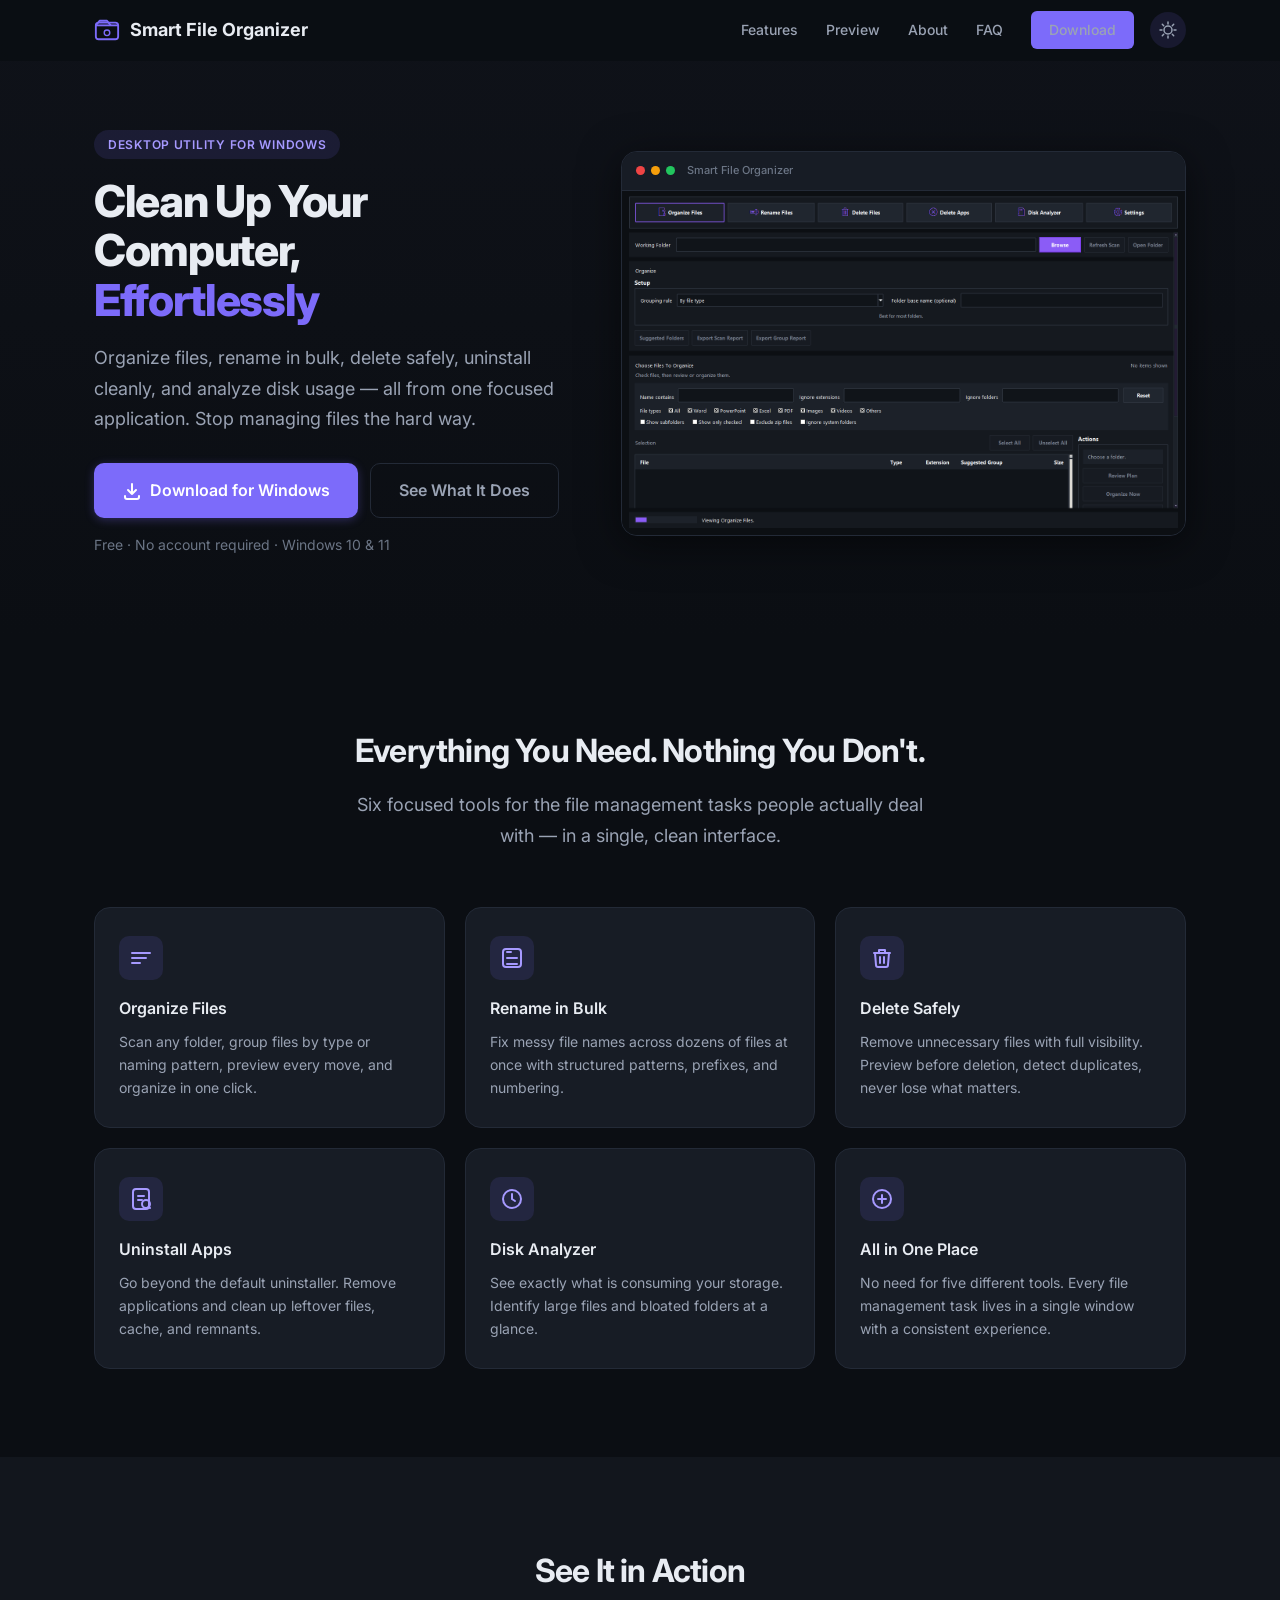
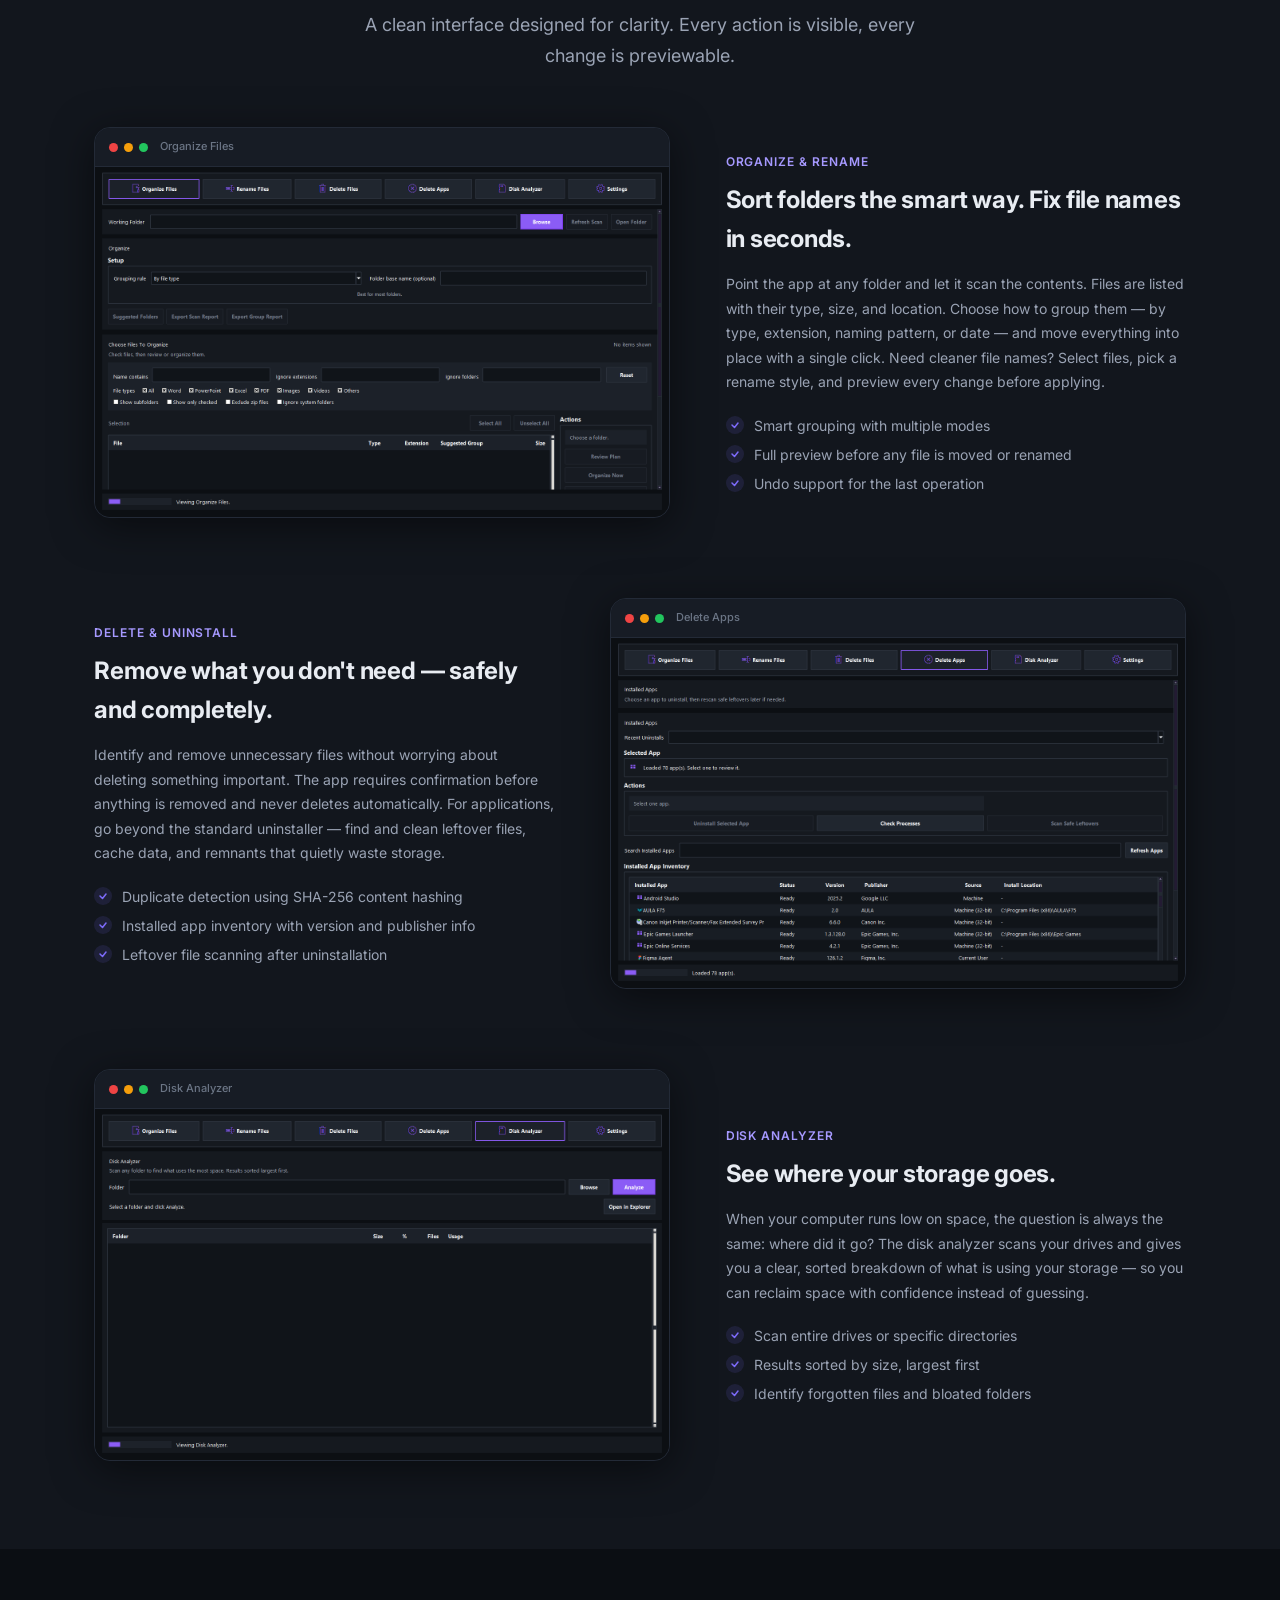
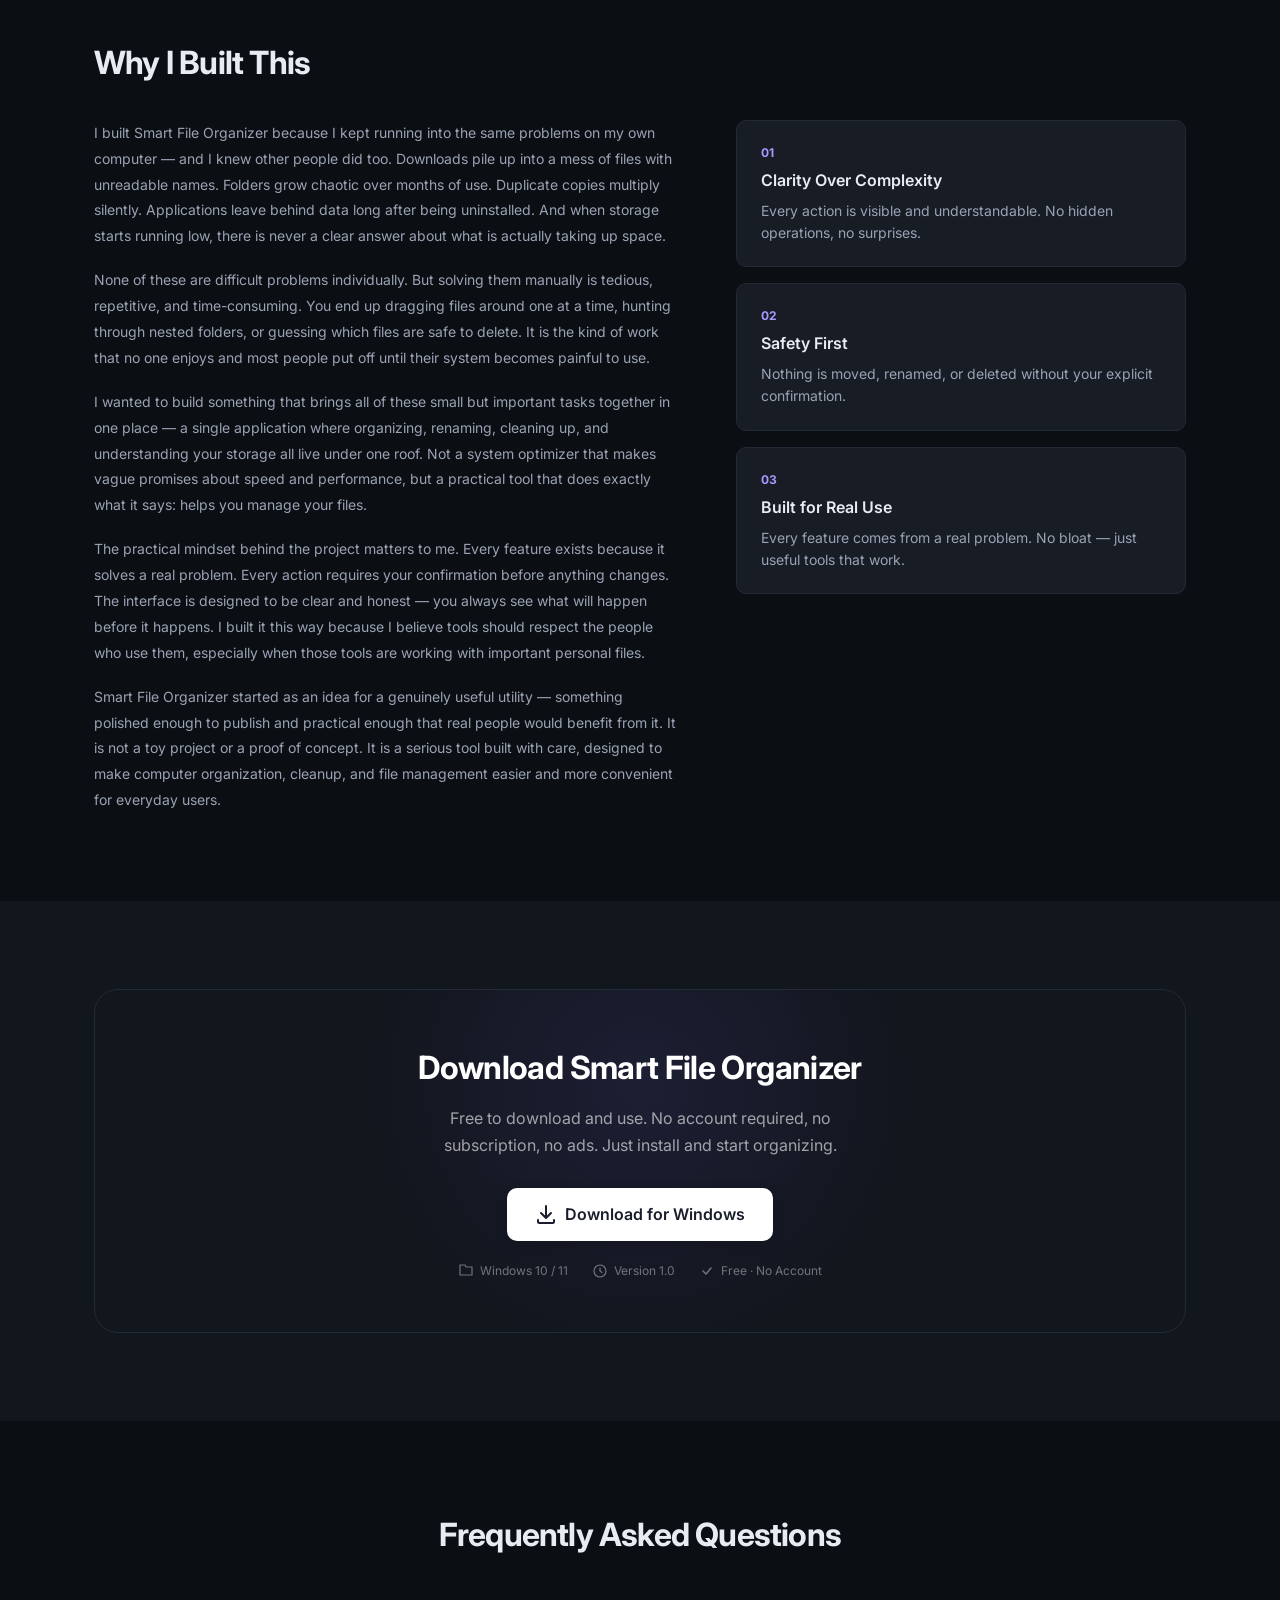
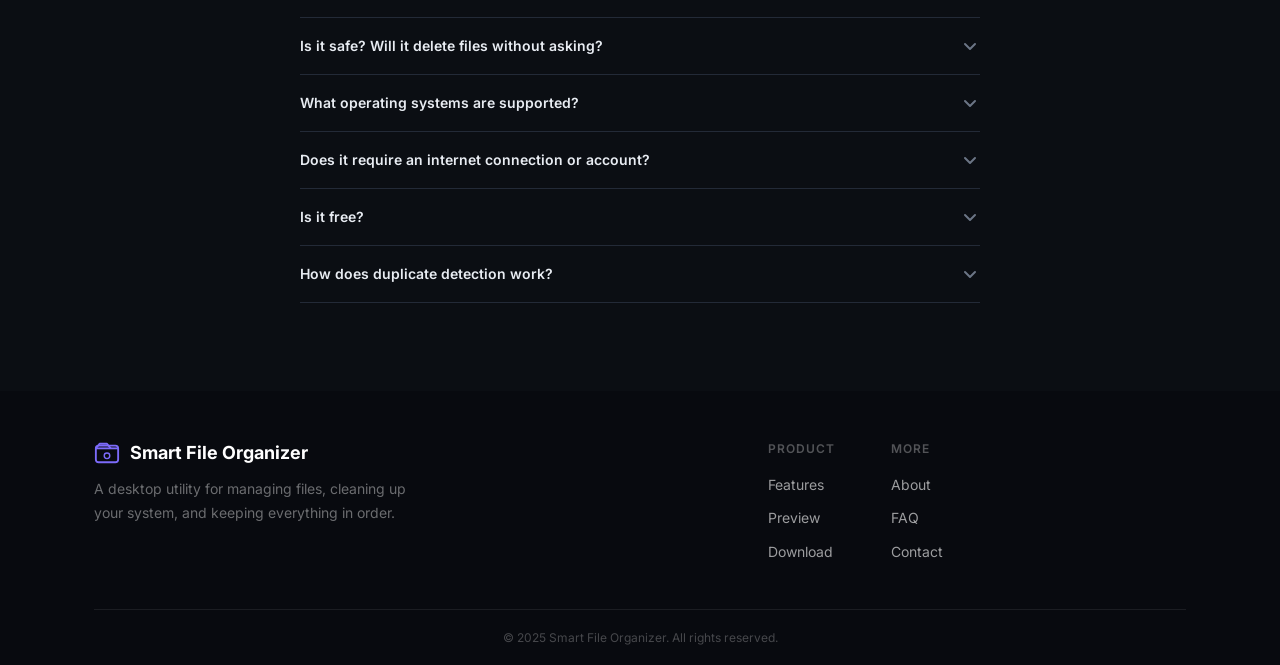
==== index.html @ da4542d8 "Initial website for Smart File Organizer Dark-mode-first landing page with light mode toggle. Includ" ====
<!DOCTYPE html>
<html lang="en" data-theme="dark">
<head>
  <meta charset="UTF-8">
  <meta name="viewport" content="width=device-width, initial-scale=1.0">
  <title>Smart File Organizer — Clean Up Your Computer, Effortlessly</title>
  <meta name="description" content="Smart File Organizer is a desktop utility that helps you rename, organize, delete, and analyze files on your computer. One app, everything in order.">
  <link rel="preconnect" href="https://fonts.googleapis.com">
  <link rel="preconnect" href="https://fonts.gstatic.com" crossorigin>
  <link href="https://fonts.googleapis.com/css2?family=Inter:wght@400;500;600;700;800&display=swap" rel="stylesheet">
  <link rel="stylesheet" href="css/style.css">
</head>
<body>

  <!-- Navigation -->
  <nav class="navbar" id="navbar">
    <div class="container navbar-inner">
      <a href="#" class="navbar-brand">
        <svg class="navbar-icon" viewBox="0 0 28 28" fill="none">
          <rect x="2" y="6" width="24" height="18" rx="3" stroke="currentColor" stroke-width="2"/>
          <path d="M2 9h24" stroke="currentColor" stroke-width="2"/>
          <path d="M2 9l4-5h8l4 5" stroke="currentColor" stroke-width="2" stroke-linejoin="round"/>
          <circle cx="14" cy="17" r="3" stroke="currentColor" stroke-width="1.5"/>
        </svg>
        <span>Smart File Organizer</span>
      </a>
      <div class="navbar-right">
        <ul class="navbar-links" id="navLinks">
          <li><a href="#features">Features</a></li>
          <li><a href="#showcase">Preview</a></li>
          <li><a href="#story">About</a></li>
          <li><a href="#faq">FAQ</a></li>
          <li><a href="#download" class="btn btn-nav">Download</a></li>
        </ul>
        <button class="theme-toggle" id="themeToggle" aria-label="Toggle theme">
          <svg class="theme-icon-sun" width="18" height="18" viewBox="0 0 18 18" fill="none"><circle cx="9" cy="9" r="4" stroke="currentColor" stroke-width="1.5"/><path d="M9 1v2M9 15v2M1 9h2M15 9h2M3.3 3.3l1.4 1.4M13.3 13.3l1.4 1.4M3.3 14.7l1.4-1.4M13.3 4.7l1.4-1.4" stroke="currentColor" stroke-width="1.5" stroke-linecap="round"/></svg>
          <svg class="theme-icon-moon" width="18" height="18" viewBox="0 0 18 18" fill="none"><path d="M15.1 10.4A6.5 6.5 0 017.6 2.9 7 7 0 109 16a7 7 0 006.1-5.6z" stroke="currentColor" stroke-width="1.5" stroke-linecap="round" stroke-linejoin="round"/></svg>
        </button>
        <button class="navbar-toggle" id="navToggle" aria-label="Toggle navigation">
          <span></span><span></span><span></span>
        </button>
      </div>
    </div>
  </nav>

  <!-- ============================================================
       HERO
       ============================================================ -->
  <section class="hero" id="hero">
    <div class="container">
      <div class="hero-content">
        <div class="hero-badge">Desktop Utility for Windows</div>
        <h1 class="hero-title">Clean Up Your Computer,<br><span class="hero-accent">Effortlessly</span></h1>
        <p class="hero-subtitle">
          Organize files, rename in bulk, delete safely, uninstall cleanly, and analyze disk
          usage — all from one focused application. Stop managing files the hard way.
        </p>
        <div class="hero-actions">
          <a href="#download" class="btn btn-primary btn-lg">
            <svg width="20" height="20" viewBox="0 0 20 20" fill="none"><path d="M10 3v10m0 0l-4-4m4 4l4-4M3 15v1a2 2 0 002 2h10a2 2 0 002-2v-1" stroke="currentColor" stroke-width="2" stroke-linecap="round" stroke-linejoin="round"/></svg>
            Download for Windows
          </a>
          <a href="#features" class="btn btn-ghost btn-lg">See What It Does</a>
        </div>
        <p class="hero-note">Free &middot; No account required &middot; Windows 10 &amp; 11</p>
      </div>
      <div class="hero-visual">
        <div class="hero-screenshot-frame">
          <div class="screenshot-bar">
            <div class="screenshot-dots"><span></span><span></span><span></span></div>
            <span class="screenshot-bar-title">Smart File Organizer</span>
          </div>
          <img
            src="assets/screenshot-organize.png"
            data-dark="assets/screenshot-organize.png"
            data-light="assets/screenshot-organize-light.png"
            alt="Smart File Organizer main interface"
            class="hero-screenshot themed-img"
            loading="eager"
          >
        </div>
      </div>
    </div>
  </section>

  <!-- ============================================================
       FEATURES
       ============================================================ -->
  <section class="features" id="features">
    <div class="container">
      <div class="section-header">
        <h2>Everything You Need. Nothing You Don't.</h2>
        <p>Six focused tools for the file management tasks people actually deal with — in a single, clean interface.</p>
      </div>
      <div class="features-grid">
        <div class="feature-card">
          <div class="feature-icon">
            <svg width="24" height="24" viewBox="0 0 24 24" fill="none"><path d="M3 7h18M3 12h14M3 17h8" stroke="currentColor" stroke-width="2" stroke-linecap="round"/></svg>
          </div>
          <h3>Organize Files</h3>
          <p>Scan any folder, group files by type or naming pattern, preview every move, and organize in one click.</p>
        </div>
        <div class="feature-card">
          <div class="feature-icon">
            <svg width="24" height="24" viewBox="0 0 24 24" fill="none"><path d="M7 18h10M7 12h10M7 6h4" stroke="currentColor" stroke-width="2" stroke-linecap="round"/><rect x="3" y="3" width="18" height="18" rx="3" stroke="currentColor" stroke-width="2"/></svg>
          </div>
          <h3>Rename in Bulk</h3>
          <p>Fix messy file names across dozens of files at once with structured patterns, prefixes, and numbering.</p>
        </div>
        <div class="feature-card">
          <div class="feature-icon">
            <svg width="24" height="24" viewBox="0 0 24 24" fill="none"><path d="M4 7h16M10 11v6M14 11v6M5 7l1 12a2 2 0 002 2h8a2 2 0 002-2l1-12M9 7V4h6v3" stroke="currentColor" stroke-width="2" stroke-linecap="round" stroke-linejoin="round"/></svg>
          </div>
          <h3>Delete Safely</h3>
          <p>Remove unnecessary files with full visibility. Preview before deletion, detect duplicates, never lose what matters.</p>
        </div>
        <div class="feature-card">
          <div class="feature-icon">
            <svg width="24" height="24" viewBox="0 0 24 24" fill="none"><rect x="4" y="2" width="16" height="20" rx="3" stroke="currentColor" stroke-width="2"/><path d="M9 9h6M9 13h4" stroke="currentColor" stroke-width="2" stroke-linecap="round"/><circle cx="17" cy="17" r="4" stroke="currentColor" stroke-width="2"/><path d="M19.5 19.5l1.5 1.5" stroke="currentColor" stroke-width="2" stroke-linecap="round"/></svg>
          </div>
          <h3>Uninstall Apps</h3>
          <p>Go beyond the default uninstaller. Remove applications and clean up leftover files, cache, and remnants.</p>
        </div>
        <div class="feature-card">
          <div class="feature-icon">
            <svg width="24" height="24" viewBox="0 0 24 24" fill="none"><circle cx="12" cy="12" r="9" stroke="currentColor" stroke-width="2"/><path d="M12 7v5l3 2" stroke="currentColor" stroke-width="2" stroke-linecap="round"/></svg>
          </div>
          <h3>Disk Analyzer</h3>
          <p>See exactly what is consuming your storage. Identify large files and bloated folders at a glance.</p>
        </div>
        <div class="feature-card">
          <div class="feature-icon">
            <svg width="24" height="24" viewBox="0 0 24 24" fill="none"><circle cx="12" cy="12" r="9" stroke="currentColor" stroke-width="2"/><path d="M12 8v8M8 12h8" stroke="currentColor" stroke-width="2" stroke-linecap="round"/></svg>
          </div>
          <h3>All in One Place</h3>
          <p>No need for five different tools. Every file management task lives in a single window with a consistent experience.</p>
        </div>
      </div>
    </div>
  </section>

  <!-- ============================================================
       SHOWCASE — Paired text + screenshots
       ============================================================ -->
  <section class="showcase" id="showcase">
    <div class="container">
      <div class="section-header">
        <h2>See It in Action</h2>
        <p>A clean interface designed for clarity. Every action is visible, every change is previewable.</p>
      </div>

      <!-- Showcase 1: Organize & Rename -->
      <div class="showcase-block">
        <div class="showcase-screenshot">
          <div class="screenshot-frame">
            <div class="screenshot-bar">
              <div class="screenshot-dots"><span></span><span></span><span></span></div>
              <span class="screenshot-bar-title">Organize Files</span>
            </div>
            <img
              src="assets/screenshot-organize.png"
              data-dark="assets/screenshot-organize.png"
              data-light="assets/screenshot-organize-light.png"
              alt="Organize Files view"
              class="screenshot-img themed-img"
              loading="lazy"
            >
          </div>
        </div>
        <div class="showcase-text">
          <div class="showcase-label">Organize &amp; Rename</div>
          <h3>Sort folders the smart way. Fix file names in seconds.</h3>
          <p>
            Point the app at any folder and let it scan the contents. Files are listed with their type,
            size, and location. Choose how to group them — by type, extension, naming pattern, or date —
            and move everything into place with a single click. Need cleaner file names? Select files,
            pick a rename style, and preview every change before applying.
          </p>
          <ul class="showcase-list">
            <li>Smart grouping with multiple modes</li>
            <li>Full preview before any file is moved or renamed</li>
            <li>Undo support for the last operation</li>
          </ul>
        </div>
      </div>

      <!-- Showcase 2: Delete Files & Apps -->
      <div class="showcase-block reverse">
        <div class="showcase-screenshot">
          <div class="screenshot-frame">
            <div class="screenshot-bar">
              <div class="screenshot-dots"><span></span><span></span><span></span></div>
              <span class="screenshot-bar-title">Delete Apps</span>
            </div>
            <img
              src="assets/screenshot-delete-apps.png"
              data-dark="assets/screenshot-delete-apps.png"
              data-light="assets/screenshot-delete-apps-light.png"
              alt="Delete Apps view with installed applications list"
              class="screenshot-img themed-img"
              loading="lazy"
            >
          </div>
        </div>
        <div class="showcase-text">
          <div class="showcase-label">Delete &amp; Uninstall</div>
          <h3>Remove what you don't need — safely and completely.</h3>
          <p>
            Identify and remove unnecessary files without worrying about deleting something important.
            The app requires confirmation before anything is removed and never deletes automatically.
            For applications, go beyond the standard uninstaller — find and clean leftover files,
            cache data, and remnants that quietly waste storage.
          </p>
          <ul class="showcase-list">
            <li>Duplicate detection using SHA-256 content hashing</li>
            <li>Installed app inventory with version and publisher info</li>
            <li>Leftover file scanning after uninstallation</li>
          </ul>
        </div>
      </div>

      <!-- Showcase 3: Disk Analyzer & Settings -->
      <div class="showcase-block">
        <div class="showcase-screenshot">
          <div class="screenshot-frame">
            <div class="screenshot-bar">
              <div class="screenshot-dots"><span></span><span></span><span></span></div>
              <span class="screenshot-bar-title">Disk Analyzer</span>
            </div>
            <img
              src="assets/screenshot-disk-analyzer.png"
              data-dark="assets/screenshot-disk-analyzer.png"
              data-light="assets/screenshot-disk-analyzer-light.png"
              alt="Disk Analyzer view for scanning folder sizes"
              class="screenshot-img themed-img"
              loading="lazy"
            >
          </div>
        </div>
        <div class="showcase-text">
          <div class="showcase-label">Disk Analyzer</div>
          <h3>See where your storage goes.</h3>
          <p>
            When your computer runs low on space, the question is always the same: where did it go?
            The disk analyzer scans your drives and gives you a clear, sorted breakdown of what is
            using your storage — so you can reclaim space with confidence instead of guessing.
          </p>
          <ul class="showcase-list">
            <li>Scan entire drives or specific directories</li>
            <li>Results sorted by size, largest first</li>
            <li>Identify forgotten files and bloated folders</li>
          </ul>
        </div>
      </div>
    </div>
  </section>

  <!-- ============================================================
       WHY I BUILT THIS
       ============================================================ -->
  <section class="story" id="story">
    <div class="container">
      <div class="story-inner">
        <div class="story-header">
          <h2>Why I Built This</h2>
        </div>
        <div class="story-body">
          <div class="story-text">
            <p>
              I built Smart File Organizer because I kept running into the same problems on my own
              computer — and I knew other people did too. Downloads pile up into a mess of files with
              unreadable names. Folders grow chaotic over months of use. Duplicate copies multiply
              silently. Applications leave behind data long after being uninstalled. And when storage
              starts running low, there is never a clear answer about what is actually taking up space.
            </p>
            <p>
              None of these are difficult problems individually. But solving them manually is tedious,
              repetitive, and time-consuming. You end up dragging files around one at a time, hunting
              through nested folders, or guessing which files are safe to delete. It is the kind of
              work that no one enjoys and most people put off until their system becomes painful to use.
            </p>
            <p>
              I wanted to build something that brings all of these small but important tasks together
              in one place — a single application where organizing, renaming, cleaning up, and
              understanding your storage all live under one roof. Not a system optimizer that makes
              vague promises about speed and performance, but a practical tool that does exactly what
              it says: helps you manage your files.
            </p>
            <p>
              The practical mindset behind the project matters to me. Every feature exists because it
              solves a real problem. Every action requires your confirmation before anything changes.
              The interface is designed to be clear and honest — you always see what will happen before
              it happens. I built it this way because I believe tools should respect the people who
              use them, especially when those tools are working with important personal files.
            </p>
            <p>
              Smart File Organizer started as an idea for a genuinely useful utility — something
              polished enough to publish and practical enough that real people would benefit from it.
              It is not a toy project or a proof of concept. It is a serious tool built with care,
              designed to make computer organization, cleanup, and file management easier and more
              convenient for everyday users.
            </p>
          </div>
          <div class="story-values">
            <div class="story-value-card">
              <span class="story-value-num">01</span>
              <h4>Clarity Over Complexity</h4>
              <p>Every action is visible and understandable. No hidden operations, no surprises.</p>
            </div>
            <div class="story-value-card">
              <span class="story-value-num">02</span>
              <h4>Safety First</h4>
              <p>Nothing is moved, renamed, or deleted without your explicit confirmation.</p>
            </div>
            <div class="story-value-card">
              <span class="story-value-num">03</span>
              <h4>Built for Real Use</h4>
              <p>Every feature comes from a real problem. No bloat — just useful tools that work.</p>
            </div>
          </div>
        </div>
      </div>
    </div>
  </section>

  <!-- ============================================================
       DOWNLOAD
       ============================================================ -->
  <section class="download" id="download">
    <div class="container">
      <div class="download-box">
        <div class="download-content">
          <h2>Download Smart File Organizer</h2>
          <p>
            Free to download and use. No account required, no subscription, no ads.
            Just install and start organizing.
          </p>
          <div class="download-actions">
            <a href="#" class="btn btn-primary btn-lg download-btn" id="downloadBtn">
              <svg width="22" height="22" viewBox="0 0 22 22" fill="none"><path d="M11 3v12m0 0l-5-5m5 5l5-5M3 17v1.5A1.5 1.5 0 004.5 20h13a1.5 1.5 0 001.5-1.5V17" stroke="currentColor" stroke-width="2" stroke-linecap="round" stroke-linejoin="round"/></svg>
              Download for Windows
            </a>
          </div>
          <div class="download-meta">
            <span>
              <svg width="16" height="16" viewBox="0 0 16 16" fill="none"><path d="M2 2h5l1 2h6v8H2V2z" stroke="currentColor" stroke-width="1.2" stroke-linejoin="round"/></svg>
              Windows 10 / 11
            </span>
            <span>
              <svg width="16" height="16" viewBox="0 0 16 16" fill="none"><circle cx="8" cy="8" r="6" stroke="currentColor" stroke-width="1.2"/><path d="M8 5v3l2 1.5" stroke="currentColor" stroke-width="1.2" stroke-linecap="round"/></svg>
              Version 1.0
            </span>
            <span>
              <svg width="16" height="16" viewBox="0 0 16 16" fill="none"><path d="M4 8l3 3 5-6" stroke="currentColor" stroke-width="1.5" stroke-linecap="round" stroke-linejoin="round"/></svg>
              Free &middot; No Account
            </span>
          </div>
        </div>
      </div>
    </div>
  </section>

  <!-- ============================================================
       FAQ
       ============================================================ -->
  <section class="faq" id="faq">
    <div class="container">
      <div class="section-header">
        <h2>Frequently Asked Questions</h2>
      </div>
      <div class="faq-list">
        <div class="faq-item">
          <button class="faq-question">
            <span>Is it safe? Will it delete files without asking?</span>
            <svg class="faq-chevron" width="20" height="20" viewBox="0 0 20 20" fill="none"><path d="M5 8l5 5 5-5" stroke="currentColor" stroke-width="2" stroke-linecap="round" stroke-linejoin="round"/></svg>
          </button>
          <div class="faq-answer">
            <p>Yes, it is safe. The application never performs any action automatically. Every move, rename, and deletion requires your review and explicit confirmation first. It also includes undo support and handles locked files gracefully.</p>
          </div>
        </div>
        <div class="faq-item">
          <button class="faq-question">
            <span>What operating systems are supported?</span>
            <svg class="faq-chevron" width="20" height="20" viewBox="0 0 20 20" fill="none"><path d="M5 8l5 5 5-5" stroke="currentColor" stroke-width="2" stroke-linecap="round" stroke-linejoin="round"/></svg>
          </button>
          <div class="faq-answer">
            <p>Smart File Organizer is built for Windows 10 and Windows 11. It is packaged as a standard Windows executable — no additional runtime or software is needed.</p>
          </div>
        </div>
        <div class="faq-item">
          <button class="faq-question">
            <span>Does it require an internet connection or account?</span>
            <svg class="faq-chevron" width="20" height="20" viewBox="0 0 20 20" fill="none"><path d="M5 8l5 5 5-5" stroke="currentColor" stroke-width="2" stroke-linecap="round" stroke-linejoin="round"/></svg>
          </button>
          <div class="faq-answer">
            <p>No. The app runs entirely on your local machine. It does not connect to the internet, does not collect data, and does not require an account or login. Everything happens locally.</p>
          </div>
        </div>
        <div class="faq-item">
          <button class="faq-question">
            <span>Is it free?</span>
            <svg class="faq-chevron" width="20" height="20" viewBox="0 0 20 20" fill="none"><path d="M5 8l5 5 5-5" stroke="currentColor" stroke-width="2" stroke-linecap="round" stroke-linejoin="round"/></svg>
          </button>
          <div class="faq-answer">
            <p>Yes. Smart File Organizer is completely free. No hidden fees, subscriptions, trials, or premium tiers. You get the full application with all features.</p>
          </div>
        </div>
        <div class="faq-item">
          <button class="faq-question">
            <span>How does duplicate detection work?</span>
            <svg class="faq-chevron" width="20" height="20" viewBox="0 0 20 20" fill="none"><path d="M5 8l5 5 5-5" stroke="currentColor" stroke-width="2" stroke-linecap="round" stroke-linejoin="round"/></svg>
          </button>
          <div class="faq-answer">
            <p>The app uses SHA-256 content hashing to find files with identical contents, regardless of file name. Duplicate groups are shown for your review and you choose what to do — the app never deletes duplicates automatically.</p>
          </div>
        </div>
      </div>
    </div>
  </section>

  <!-- ============================================================
       FOOTER
       ============================================================ -->
  <footer class="footer">
    <div class="container">
      <div class="footer-inner">
        <div class="footer-brand">
          <a href="#" class="footer-logo">
            <svg class="navbar-icon" viewBox="0 0 28 28" fill="none">
              <rect x="2" y="6" width="24" height="18" rx="3" stroke="currentColor" stroke-width="2"/>
              <path d="M2 9h24" stroke="currentColor" stroke-width="2"/>
              <path d="M2 9l4-5h8l4 5" stroke="currentColor" stroke-width="2" stroke-linejoin="round"/>
              <circle cx="14" cy="17" r="3" stroke="currentColor" stroke-width="1.5"/>
            </svg>
            Smart File Organizer
          </a>
          <p>A desktop utility for managing files, cleaning up your system, and keeping everything in order.</p>
        </div>
        <div class="footer-links">
          <div class="footer-col">
            <h4>Product</h4>
            <ul>
              <li><a href="#features">Features</a></li>
              <li><a href="#showcase">Preview</a></li>
              <li><a href="#download">Download</a></li>
            </ul>
          </div>
          <div class="footer-col">
            <h4>More</h4>
            <ul>
              <li><a href="#story">About</a></li>
              <li><a href="#faq">FAQ</a></li>
              <li><a href="mailto:mohdbibo22@gmail.com">Contact</a></li>
            </ul>
          </div>
        </div>
      </div>
      <div class="footer-bottom">
        <p>&copy; 2025 Smart File Organizer. All rights reserved.</p>
      </div>
    </div>
  </footer>

  <script src="js/main.js"></script>
</body>
</html>
---- css/style.css ----
/* ============================================================
   Smart File Organizer — Website Stylesheet
   Dark-mode-first with clean light mode toggle
   ============================================================ */

/* --- Reset --- */
*,
*::before,
*::after {
  margin: 0;
  padding: 0;
  box-sizing: border-box;
}

/* --- Theme Variables --- */
:root {
  --font-family: 'Inter', -apple-system, BlinkMacSystemFont, 'Segoe UI', Roboto, sans-serif;
  --font-xs: 0.75rem;
  --font-sm: 0.875rem;
  --font-base: 1rem;
  --font-lg: 1.125rem;
  --font-xl: 1.25rem;
  --font-2xl: 1.5rem;
  --font-3xl: 2rem;
  --font-4xl: 2.75rem;
  --radius-sm: 6px;
  --radius-md: 10px;
  --radius-lg: 16px;
  --radius-xl: 24px;
  --transition: 0.2s ease;
  --transition-slow: 0.35s ease;
}

/* ---- DARK (default) ---- */
[data-theme="dark"] {
  --bg: #0b0e13;
  --bg-raised: #12161d;
  --bg-card: #171c25;
  --bg-card-hover: #1c2230;
  --border: #232a37;
  --border-light: #1e2431;
  --text: #e8ecf2;
  --text-secondary: #9aa3b4;
  --text-muted: #6b7585;
  --accent: #7c6bfa;
  --accent-hover: #6a56f0;
  --accent-soft: rgba(124, 107, 250, 0.12);
  --accent-text: #a699ff;
  --hero-gradient: linear-gradient(180deg, #0f1219 0%, #0b0e13 100%);
  --card-shadow: none;
  --card-shadow-hover: 0 4px 24px rgba(0, 0, 0, 0.3);
  --frame-shadow: 0 8px 40px rgba(0, 0, 0, 0.5);
  --download-bg: #12161d;
  --download-border: #232a37;
  --nav-bg: rgba(11, 14, 19, 0.88);
  --footer-bg: #080a0f;
}

/* ---- LIGHT ---- */
[data-theme="light"] {
  --bg: #f5f6f9;
  --bg-raised: #ffffff;
  --bg-card: #ffffff;
  --bg-card-hover: #f9f9fc;
  --border: #e0e3ea;
  --border-light: #ebedf2;
  --text: #1a1d2b;
  --text-secondary: #5f6679;
  --text-muted: #9399a8;
  --accent: #6c5ce7;
  --accent-hover: #5a48d5;
  --accent-soft: rgba(108, 92, 231, 0.08);
  --accent-text: #6c5ce7;
  --hero-gradient: linear-gradient(180deg, #eeedf5 0%, #f5f6f9 100%);
  --card-shadow: 0 1px 3px rgba(0, 0, 0, 0.04), 0 4px 16px rgba(0, 0, 0, 0.04);
  --card-shadow-hover: 0 2px 6px rgba(0, 0, 0, 0.06), 0 8px 30px rgba(0, 0, 0, 0.07);
  --frame-shadow: 0 4px 20px rgba(0, 0, 0, 0.08), 0 12px 48px rgba(0, 0, 0, 0.06);
  --download-bg: #1a1d2b;
  --download-border: #2c3040;
  --nav-bg: rgba(245, 246, 249, 0.9);
  --footer-bg: #1a1d2b;
}

/* --- Base --- */
html {
  scroll-behavior: smooth;
}

body {
  font-family: var(--font-family);
  font-size: var(--font-base);
  line-height: 1.6;
  color: var(--text);
  background: var(--bg);
  -webkit-font-smoothing: antialiased;
  -moz-osx-font-smoothing: grayscale;
  transition: background var(--transition-slow), color var(--transition-slow);
}

img { max-width: 100%; display: block; }
a { color: inherit; text-decoration: none; }
button { border: none; background: none; cursor: pointer; font-family: inherit; }
ul { list-style: none; }

.container {
  max-width: 1140px;
  margin: 0 auto;
  padding: 0 24px;
}

/* --- Section Header --- */
.section-header {
  text-align: center;
  max-width: 600px;
  margin: 0 auto 56px;
}

.section-header h2 {
  font-size: var(--font-3xl);
  font-weight: 700;
  color: var(--text);
  margin-bottom: 14px;
  letter-spacing: -0.025em;
}

.section-header p {
  font-size: var(--font-lg);
  color: var(--text-secondary);
  line-height: 1.7;
}

/* --- Buttons --- */
.btn {
  display: inline-flex;
  align-items: center;
  gap: 8px;
  font-weight: 600;
  font-size: var(--font-sm);
  padding: 10px 20px;
  border-radius: var(--radius-sm);
  transition: all var(--transition);
  white-space: nowrap;
}

.btn-lg {
  padding: 14px 28px;
  font-size: var(--font-base);
  border-radius: var(--radius-md);
}

.btn-primary {
  background: var(--accent);
  color: #fff;
  box-shadow: 0 2px 10px rgba(124, 107, 250, 0.3);
}

.btn-primary:hover {
  background: var(--accent-hover);
  box-shadow: 0 4px 20px rgba(124, 107, 250, 0.4);
  transform: translateY(-1px);
}

.btn-ghost {
  color: var(--text-secondary);
  border: 1.5px solid var(--border);
  background: transparent;
}

.btn-ghost:hover {
  border-color: var(--accent);
  color: var(--accent-text);
}

.btn-nav {
  background: var(--accent);
  color: #fff;
  padding: 8px 18px;
}

.btn-nav:hover {
  background: var(--accent-hover);
}

/* ============================================================
   NAVBAR
   ============================================================ */
.navbar {
  position: fixed;
  top: 0;
  left: 0;
  right: 0;
  z-index: 1000;
  background: var(--nav-bg);
  backdrop-filter: blur(14px);
  -webkit-backdrop-filter: blur(14px);
  border-bottom: 1px solid transparent;
  transition: border-color 0.3s ease, background 0.3s ease;
}

.navbar.scrolled {
  border-bottom-color: var(--border);
}

.navbar-inner {
  display: flex;
  align-items: center;
  justify-content: space-between;
  height: 60px;
}

.navbar-brand {
  display: flex;
  align-items: center;
  gap: 10px;
  font-weight: 700;
  font-size: var(--font-lg);
  color: var(--text);
}

.navbar-icon {
  width: 26px;
  height: 26px;
  color: var(--accent);
}

.navbar-right {
  display: flex;
  align-items: center;
  gap: 16px;
}

.navbar-links {
  display: flex;
  align-items: center;
  gap: 28px;
}

.navbar-links a {
  font-size: var(--font-sm);
  font-weight: 500;
  color: var(--text-secondary);
  transition: color var(--transition);
}

.navbar-links a:hover {
  color: var(--text);
}

/* Theme Toggle */
.theme-toggle {
  width: 36px;
  height: 36px;
  display: flex;
  align-items: center;
  justify-content: center;
  border-radius: 50%;
  color: var(--text-secondary);
  transition: all var(--transition);
  background: var(--accent-soft);
}

.theme-toggle:hover {
  color: var(--accent-text);
  background: var(--accent-soft);
}

[data-theme="dark"] .theme-icon-moon { display: none; }
[data-theme="light"] .theme-icon-sun { display: none; }

/* Mobile nav */
.navbar-toggle {
  display: none;
  flex-direction: column;
  gap: 5px;
  padding: 4px;
}

.navbar-toggle span {
  display: block;
  width: 20px;
  height: 2px;
  background: var(--text);
  border-radius: 2px;
  transition: all 0.3s ease;
}

/* ============================================================
   HERO
   ============================================================ */
.hero {
  padding: 130px 0 80px;
  background: var(--hero-gradient);
  overflow: hidden;
}

.hero .container {
  display: grid;
  grid-template-columns: 1fr 1.2fr;
  gap: 56px;
  align-items: center;
}

.hero-badge {
  display: inline-block;
  padding: 5px 14px;
  background: var(--accent-soft);
  color: var(--accent-text);
  font-size: var(--font-xs);
  font-weight: 600;
  border-radius: 50px;
  text-transform: uppercase;
  letter-spacing: 0.06em;
  margin-bottom: 18px;
}

.hero-title {
  font-size: var(--font-4xl);
  font-weight: 800;
  line-height: 1.12;
  color: var(--text);
  letter-spacing: -0.03em;
  margin-bottom: 18px;
}

.hero-accent {
  color: var(--accent);
}

.hero-subtitle {
  font-size: var(--font-lg);
  color: var(--text-secondary);
  line-height: 1.7;
  margin-bottom: 28px;
  max-width: 480px;
}

.hero-actions {
  display: flex;
  gap: 12px;
  margin-bottom: 16px;
  flex-wrap: wrap;
}

.hero-note {
  font-size: var(--font-sm);
  color: var(--text-muted);
}

/* Hero Screenshot */
.hero-screenshot-frame {
  border-radius: var(--radius-lg);
  overflow: hidden;
  box-shadow: var(--frame-shadow);
  border: 1px solid var(--border);
  transition: box-shadow var(--transition-slow), border-color var(--transition-slow);
}

.screenshot-bar {
  display: flex;
  align-items: center;
  gap: 12px;
  padding: 10px 14px;
  background: var(--bg-card);
  border-bottom: 1px solid var(--border);
  transition: background var(--transition-slow);
}

.screenshot-dots {
  display: flex;
  gap: 6px;
}

.screenshot-dots span {
  width: 9px;
  height: 9px;
  border-radius: 50%;
}

.screenshot-dots span:nth-child(1) { background: #ef4444; }
.screenshot-dots span:nth-child(2) { background: #f59e0b; }
.screenshot-dots span:nth-child(3) { background: #22c55e; }

.screenshot-bar-title {
  font-size: 11px;
  color: var(--text-muted);
  font-weight: 500;
}

.hero-screenshot,
.screenshot-img {
  width: 100%;
  display: block;
}

/* ============================================================
   FEATURES
   ============================================================ */
.features {
  padding: 88px 0;
}

.features-grid {
  display: grid;
  grid-template-columns: repeat(3, 1fr);
  gap: 20px;
}

.feature-card {
  padding: 28px 24px;
  background: var(--bg-card);
  border: 1px solid var(--border);
  border-radius: var(--radius-lg);
  box-shadow: var(--card-shadow);
  transition: all 0.3s ease;
}

.feature-card:hover {
  border-color: var(--accent);
  box-shadow: var(--card-shadow-hover);
  transform: translateY(-2px);
}

.feature-icon {
  width: 44px;
  height: 44px;
  display: flex;
  align-items: center;
  justify-content: center;
  background: var(--accent-soft);
  color: var(--accent-text);
  border-radius: var(--radius-md);
  margin-bottom: 16px;
}

.feature-card h3 {
  font-size: var(--font-base);
  font-weight: 600;
  color: var(--text);
  margin-bottom: 8px;
}

.feature-card p {
  font-size: var(--font-sm);
  color: var(--text-secondary);
  line-height: 1.65;
}

/* ============================================================
   SHOWCASE
   ============================================================ */
.showcase {
  padding: 88px 0;
  background: var(--bg-raised);
  transition: background var(--transition-slow);
}

.showcase-block {
  display: grid;
  grid-template-columns: 1.25fr 1fr;
  gap: 56px;
  align-items: center;
  margin-bottom: 80px;
}

.showcase-block:last-child {
  margin-bottom: 0;
}

.showcase-block.reverse {
  grid-template-columns: 1fr 1.25fr;
}

.showcase-block.reverse .showcase-screenshot {
  order: 2;
}

.showcase-block.reverse .showcase-text {
  order: 1;
}

.screenshot-frame {
  border-radius: var(--radius-lg);
  overflow: hidden;
  box-shadow: var(--frame-shadow);
  border: 1px solid var(--border);
  transition: box-shadow var(--transition-slow), border-color var(--transition-slow);
}

.showcase-label {
  font-size: var(--font-xs);
  font-weight: 600;
  text-transform: uppercase;
  letter-spacing: 0.08em;
  color: var(--accent-text);
  margin-bottom: 10px;
}

.showcase-text h3 {
  font-size: var(--font-2xl);
  font-weight: 700;
  color: var(--text);
  margin-bottom: 14px;
  letter-spacing: -0.01em;
}

.showcase-text p {
  font-size: var(--font-sm);
  color: var(--text-secondary);
  line-height: 1.75;
  margin-bottom: 20px;
}

.showcase-list {
  display: flex;
  flex-direction: column;
  gap: 8px;
}

.showcase-list li {
  display: flex;
  align-items: flex-start;
  gap: 10px;
  font-size: var(--font-sm);
  color: var(--text-secondary);
  line-height: 1.5;
}

.showcase-list li::before {
  content: '';
  flex-shrink: 0;
  width: 18px;
  height: 18px;
  margin-top: 1px;
  border-radius: 50%;
  background: var(--accent-soft);
  background-image: url("data:image/svg+xml,%3Csvg width='10' height='10' viewBox='0 0 10 10' fill='none' xmlns='http://www.w3.org/2000/svg'%3E%3Cpath d='M2 5l2.5 2.5L8 3' stroke='%237c6bfa' stroke-width='1.5' stroke-linecap='round' stroke-linejoin='round'/%3E%3C/svg%3E");
  background-repeat: no-repeat;
  background-position: center;
}

/* ============================================================
   STORY (Why I Built This)
   ============================================================ */
.story {
  padding: 88px 0;
}

.story-header h2 {
  font-size: var(--font-3xl);
  font-weight: 700;
  color: var(--text);
  margin-bottom: 32px;
  letter-spacing: -0.025em;
}

.story-body {
  display: grid;
  grid-template-columns: 1.3fr 1fr;
  gap: 56px;
  align-items: start;
}

.story-text p {
  font-size: var(--font-sm);
  color: var(--text-secondary);
  line-height: 1.85;
  margin-bottom: 18px;
}

.story-text p:last-child {
  margin-bottom: 0;
}

.story-values {
  display: flex;
  flex-direction: column;
  gap: 16px;
  position: sticky;
  top: 100px;
}

.story-value-card {
  padding: 22px 24px;
  background: var(--bg-card);
  border: 1px solid var(--border);
  border-radius: var(--radius-md);
  box-shadow: var(--card-shadow);
  transition: all 0.3s ease;
}

.story-value-card:hover {
  border-color: var(--accent);
  box-shadow: var(--card-shadow-hover);
}

.story-value-num {
  font-size: var(--font-xs);
  font-weight: 700;
  color: var(--accent-text);
  margin-bottom: 6px;
  display: block;
}

.story-value-card h4 {
  font-size: var(--font-base);
  font-weight: 600;
  color: var(--text);
  margin-bottom: 6px;
}

.story-value-card p {
  font-size: var(--font-sm);
  color: var(--text-secondary);
  line-height: 1.6;
}

/* ============================================================
   DOWNLOAD
   ============================================================ */
.download {
  padding: 88px 0;
  background: var(--bg-raised);
  transition: background var(--transition-slow);
}

.download-box {
  padding: 52px;
  background: var(--download-bg);
  border: 1px solid var(--download-border);
  border-radius: var(--radius-xl);
  text-align: center;
  position: relative;
  overflow: hidden;
}

.download-box::before {
  content: '';
  position: absolute;
  top: -60%;
  left: 50%;
  transform: translateX(-50%);
  width: 600px;
  height: 600px;
  background: radial-gradient(circle, rgba(124, 107, 250, 0.1) 0%, transparent 65%);
  pointer-events: none;
}

.download-content {
  position: relative;
  z-index: 1;
}

.download-content h2 {
  font-size: var(--font-3xl);
  font-weight: 700;
  color: #fff;
  margin-bottom: 12px;
  letter-spacing: -0.02em;
}

[data-theme="light"] .download-content h2 {
  color: #fff;
}

.download-content p {
  font-size: var(--font-base);
  color: rgba(255, 255, 255, 0.6);
  line-height: 1.7;
  margin-bottom: 28px;
  max-width: 480px;
  margin-left: auto;
  margin-right: auto;
}

.download-actions {
  margin-bottom: 20px;
}

.download-btn {
  background: #fff;
  color: #1a1d2b;
  box-shadow: 0 2px 12px rgba(0, 0, 0, 0.2);
}

.download-btn:hover {
  background: #f0f0ff;
  transform: translateY(-1px);
  box-shadow: 0 4px 20px rgba(0, 0, 0, 0.25);
}

.download-meta {
  display: flex;
  gap: 24px;
  justify-content: center;
  flex-wrap: wrap;
}

.download-meta span {
  display: flex;
  align-items: center;
  gap: 6px;
  font-size: var(--font-xs);
  color: rgba(255, 255, 255, 0.4);
}

/* ============================================================
   FAQ
   ============================================================ */
.faq {
  padding: 88px 0;
}

.faq-list {
  max-width: 680px;
  margin: 0 auto;
}

.faq-item {
  border-bottom: 1px solid var(--border);
}

.faq-item:first-child {
  border-top: 1px solid var(--border);
}

.faq-question {
  width: 100%;
  display: flex;
  align-items: center;
  justify-content: space-between;
  padding: 18px 0;
  font-size: var(--font-sm);
  font-weight: 600;
  color: var(--text);
  text-align: left;
  transition: color var(--transition);
}

.faq-question:hover {
  color: var(--accent-text);
}

.faq-chevron {
  flex-shrink: 0;
  transition: transform 0.3s ease;
  color: var(--text-muted);
}

.faq-item.open .faq-chevron {
  transform: rotate(180deg);
}

.faq-answer {
  max-height: 0;
  overflow: hidden;
  transition: max-height 0.4s ease;
}

.faq-item.open .faq-answer {
  max-height: 200px;
  padding-bottom: 18px;
}

.faq-answer p {
  font-size: var(--font-sm);
  color: var(--text-secondary);
  line-height: 1.75;
}

/* ============================================================
   FOOTER
   ============================================================ */
.footer {
  background: var(--footer-bg);
  padding: 48px 0 0;
  color: rgba(255, 255, 255, 0.6);
  transition: background var(--transition-slow);
}

.footer-inner {
  display: grid;
  grid-template-columns: 1.5fr 1fr;
  gap: 48px;
  padding-bottom: 36px;
}

.footer-logo {
  display: flex;
  align-items: center;
  gap: 10px;
  font-weight: 700;
  font-size: var(--font-lg);
  color: #fff;
  margin-bottom: 10px;
}

.footer-logo .navbar-icon {
  color: var(--accent);
}

.footer-brand p {
  font-size: var(--font-sm);
  line-height: 1.7;
  max-width: 340px;
  color: rgba(255, 255, 255, 0.4);
}

.footer-links {
  display: flex;
  gap: 56px;
}

.footer-col h4 {
  font-size: var(--font-xs);
  font-weight: 600;
  text-transform: uppercase;
  letter-spacing: 0.08em;
  color: rgba(255, 255, 255, 0.3);
  margin-bottom: 14px;
}

.footer-col li { margin-bottom: 8px; }

.footer-col a {
  font-size: var(--font-sm);
  color: rgba(255, 255, 255, 0.6);
  transition: color var(--transition);
}

.footer-col a:hover { color: #fff; }

.footer-bottom {
  border-top: 1px solid rgba(255, 255, 255, 0.08);
  padding: 18px 0;
  text-align: center;
}

.footer-bottom p {
  font-size: var(--font-xs);
  color: rgba(255, 255, 255, 0.25);
}

/* ============================================================
   ANIMATIONS
   ============================================================ */
.fade-in {
  opacity: 0;
  transform: translateY(16px);
  transition: opacity 0.5s ease, transform 0.5s ease;
}

.fade-in.visible {
  opacity: 1;
  transform: translateY(0);
}

/* Staggered delay for cards */
.feature-card:nth-child(1) { transition-delay: 0s; }
.feature-card:nth-child(2) { transition-delay: 0.06s; }
.feature-card:nth-child(3) { transition-delay: 0.12s; }
.feature-card:nth-child(4) { transition-delay: 0.18s; }
.feature-card:nth-child(5) { transition-delay: 0.24s; }
.feature-card:nth-child(6) { transition-delay: 0.30s; }

/* ============================================================
   RESPONSIVE
   ============================================================ */
@media (max-width: 1024px) {
  .hero .container {
    grid-template-columns: 1fr;
    gap: 40px;
  }

  .hero-title { font-size: var(--font-3xl); }

  .hero-visual { max-width: 640px; }

  .features-grid {
    grid-template-columns: repeat(2, 1fr);
  }

  .showcase-block,
  .showcase-block.reverse {
    grid-template-columns: 1fr;
    gap: 32px;
  }

  .showcase-block.reverse .showcase-screenshot { order: 0; }
  .showcase-block.reverse .showcase-text { order: 0; }

  .story-body {
    grid-template-columns: 1fr;
    gap: 40px;
  }

  .story-values { position: static; }

  .download-box { padding: 40px 32px; }

  .footer-inner { grid-template-columns: 1fr; gap: 28px; }
}

@media (max-width: 640px) {
  .navbar-links {
    display: none;
    position: absolute;
    top: 60px;
    left: 0;
    right: 0;
    background: var(--bg);
    border-bottom: 1px solid var(--border);
    flex-direction: column;
    padding: 14px 24px;
    gap: 14px;
  }

  .navbar-links.open { display: flex; }

  .navbar-toggle { display: flex; }

  .navbar-toggle.active span:first-child {
    transform: rotate(45deg) translate(5px, 5px);
  }
  .navbar-toggle.active span:nth-child(2) { opacity: 0; }
  .navbar-toggle.active span:last-child {
    transform: rotate(-45deg) translate(5px, -5px);
  }

  .hero { padding: 110px 0 56px; }
  .hero-title { font-size: var(--font-2xl); }
  .hero-subtitle { font-size: var(--font-base); }
  .hero-actions { flex-direction: column; }
  .hero-actions .btn { justify-content: center; }

  .section-header h2 { font-size: var(--font-2xl); }

  .features-grid { grid-template-columns: 1fr; }

  .download-box { padding: 32px 20px; }
  .download-content h2 { font-size: var(--font-2xl); }

  .footer-links { gap: 36px; }
}
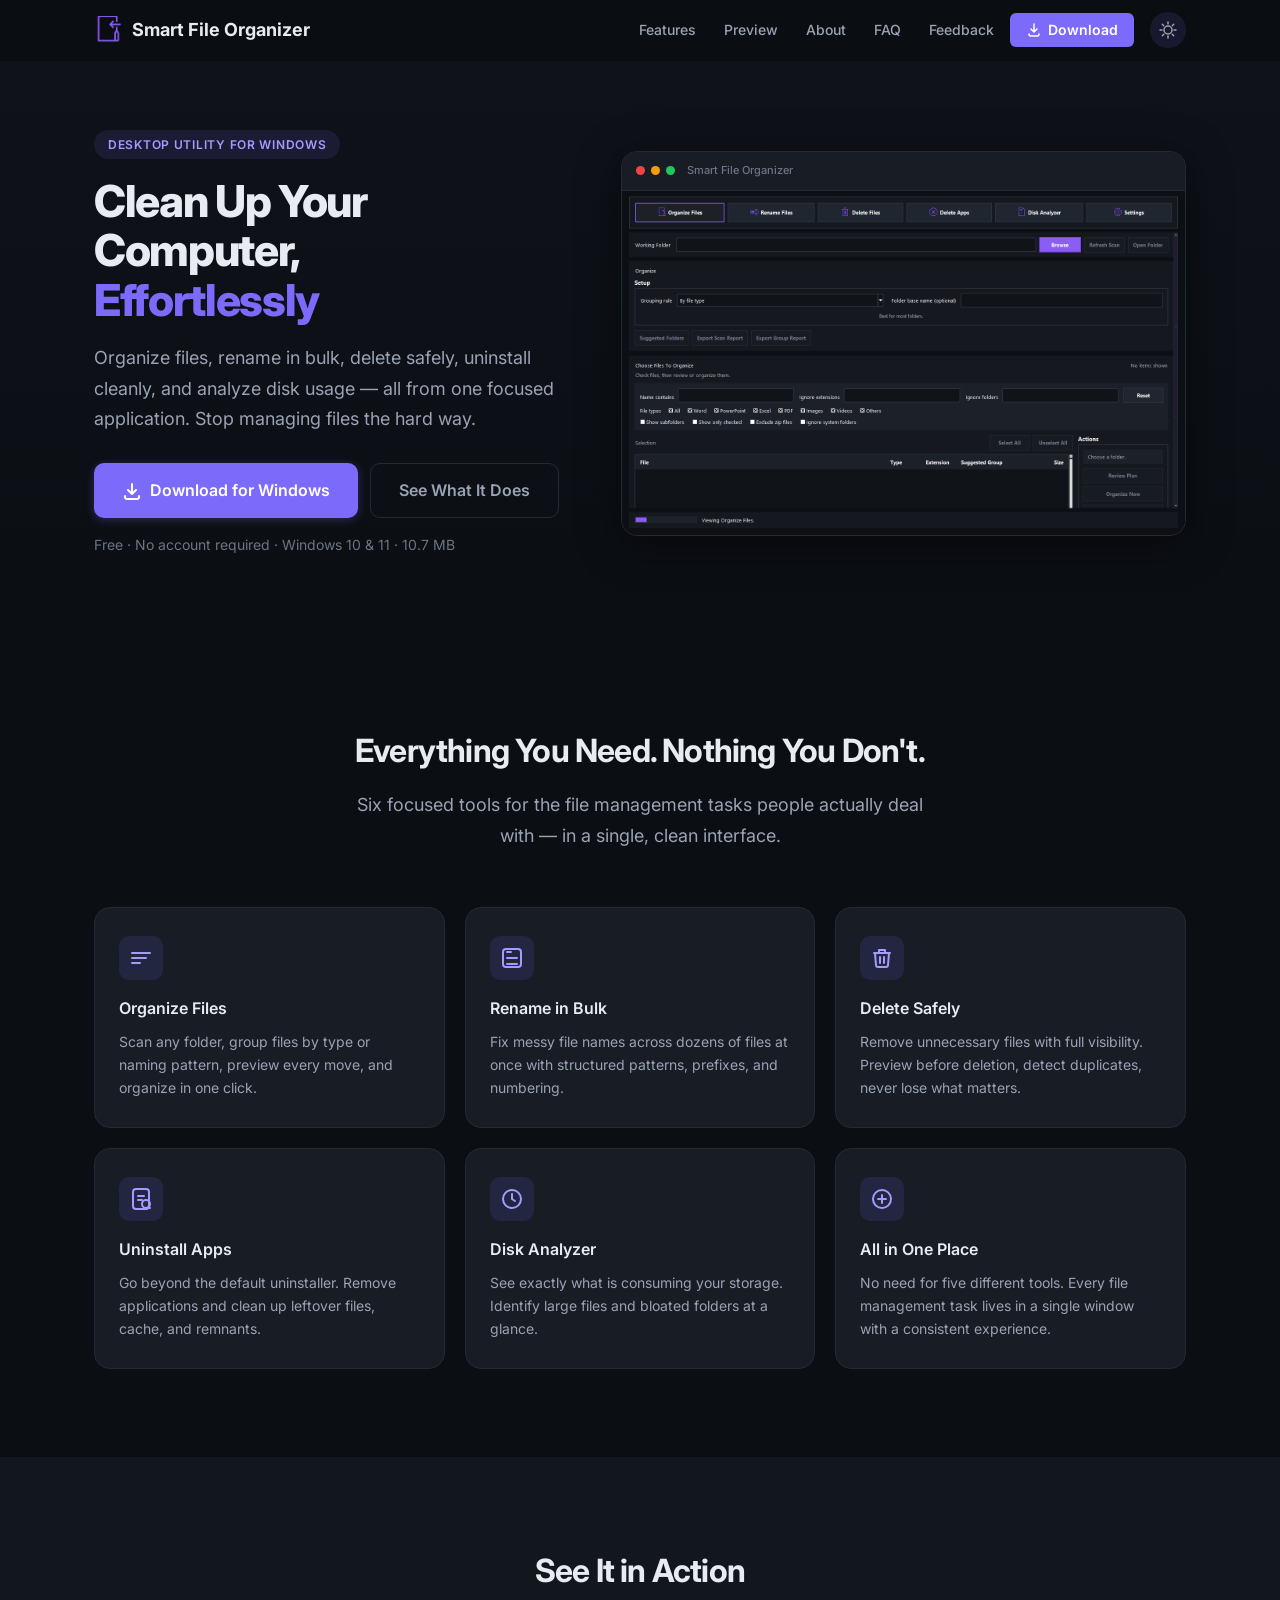
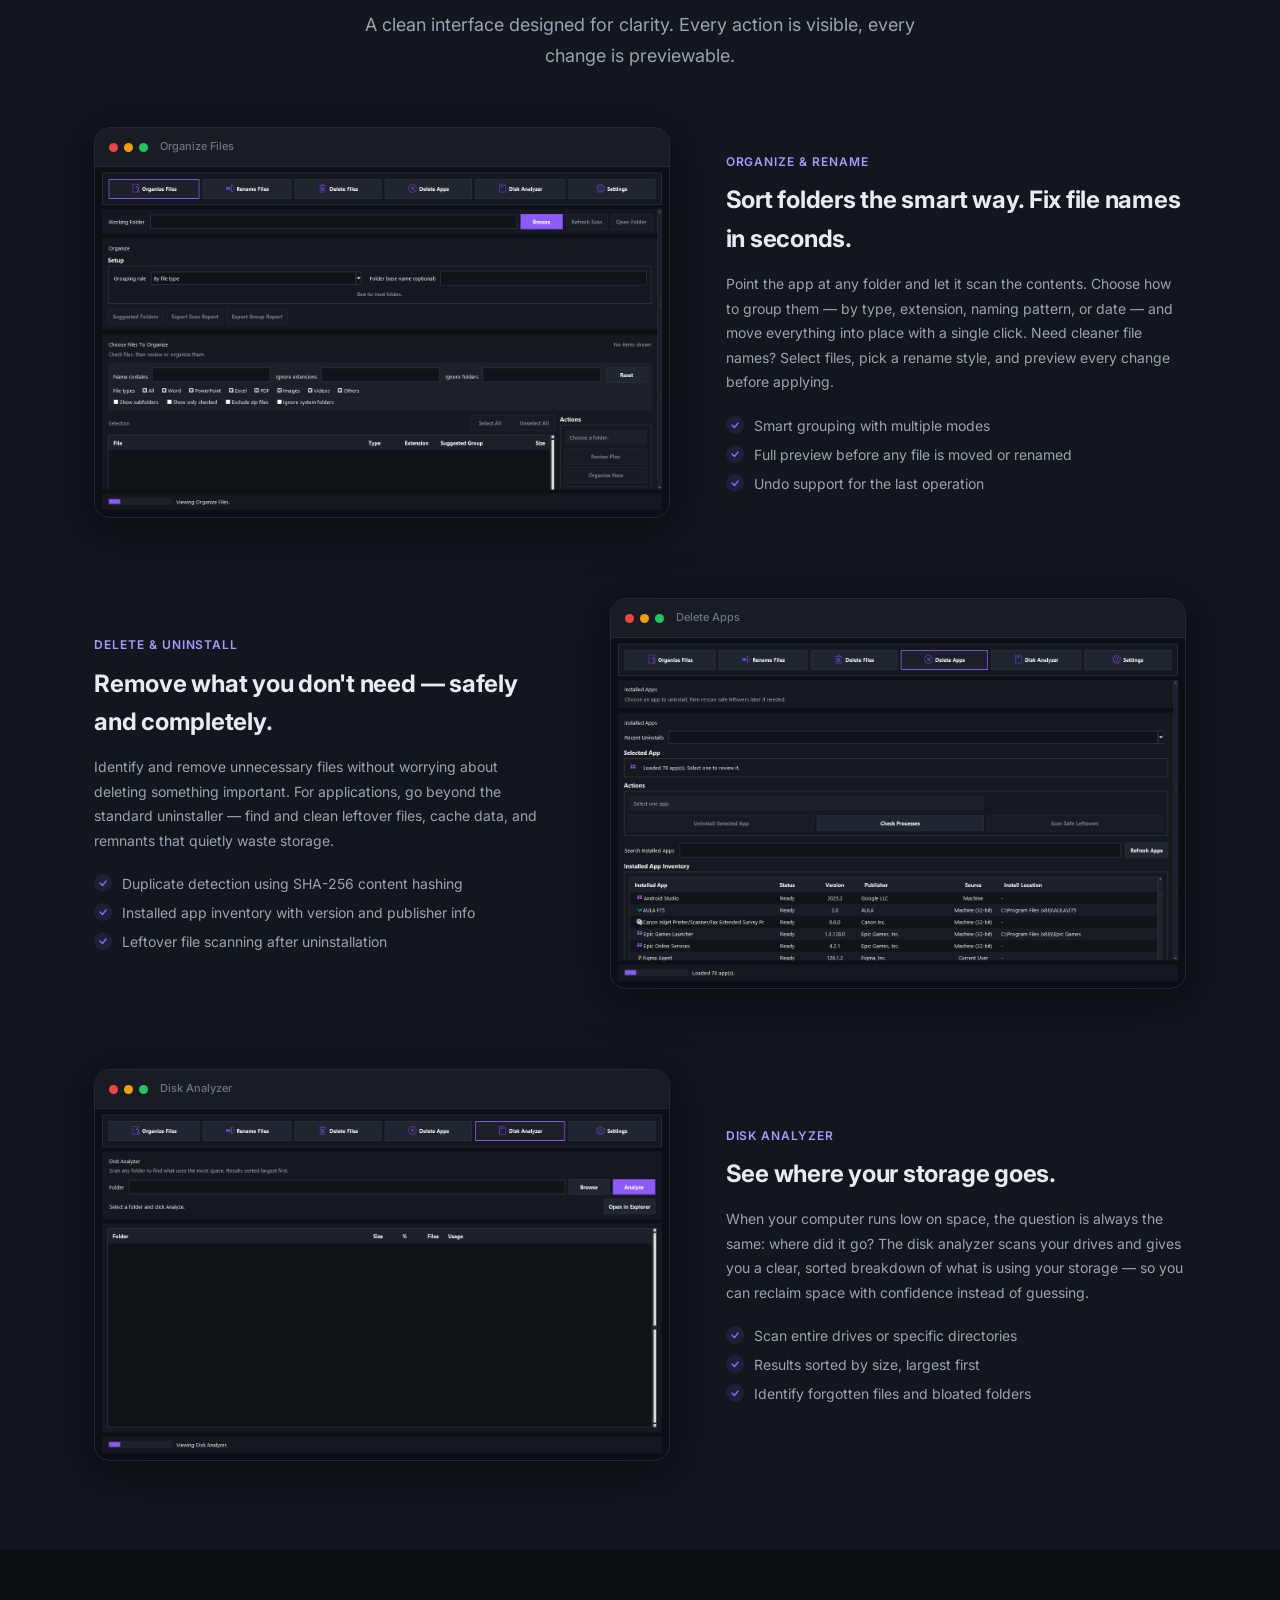
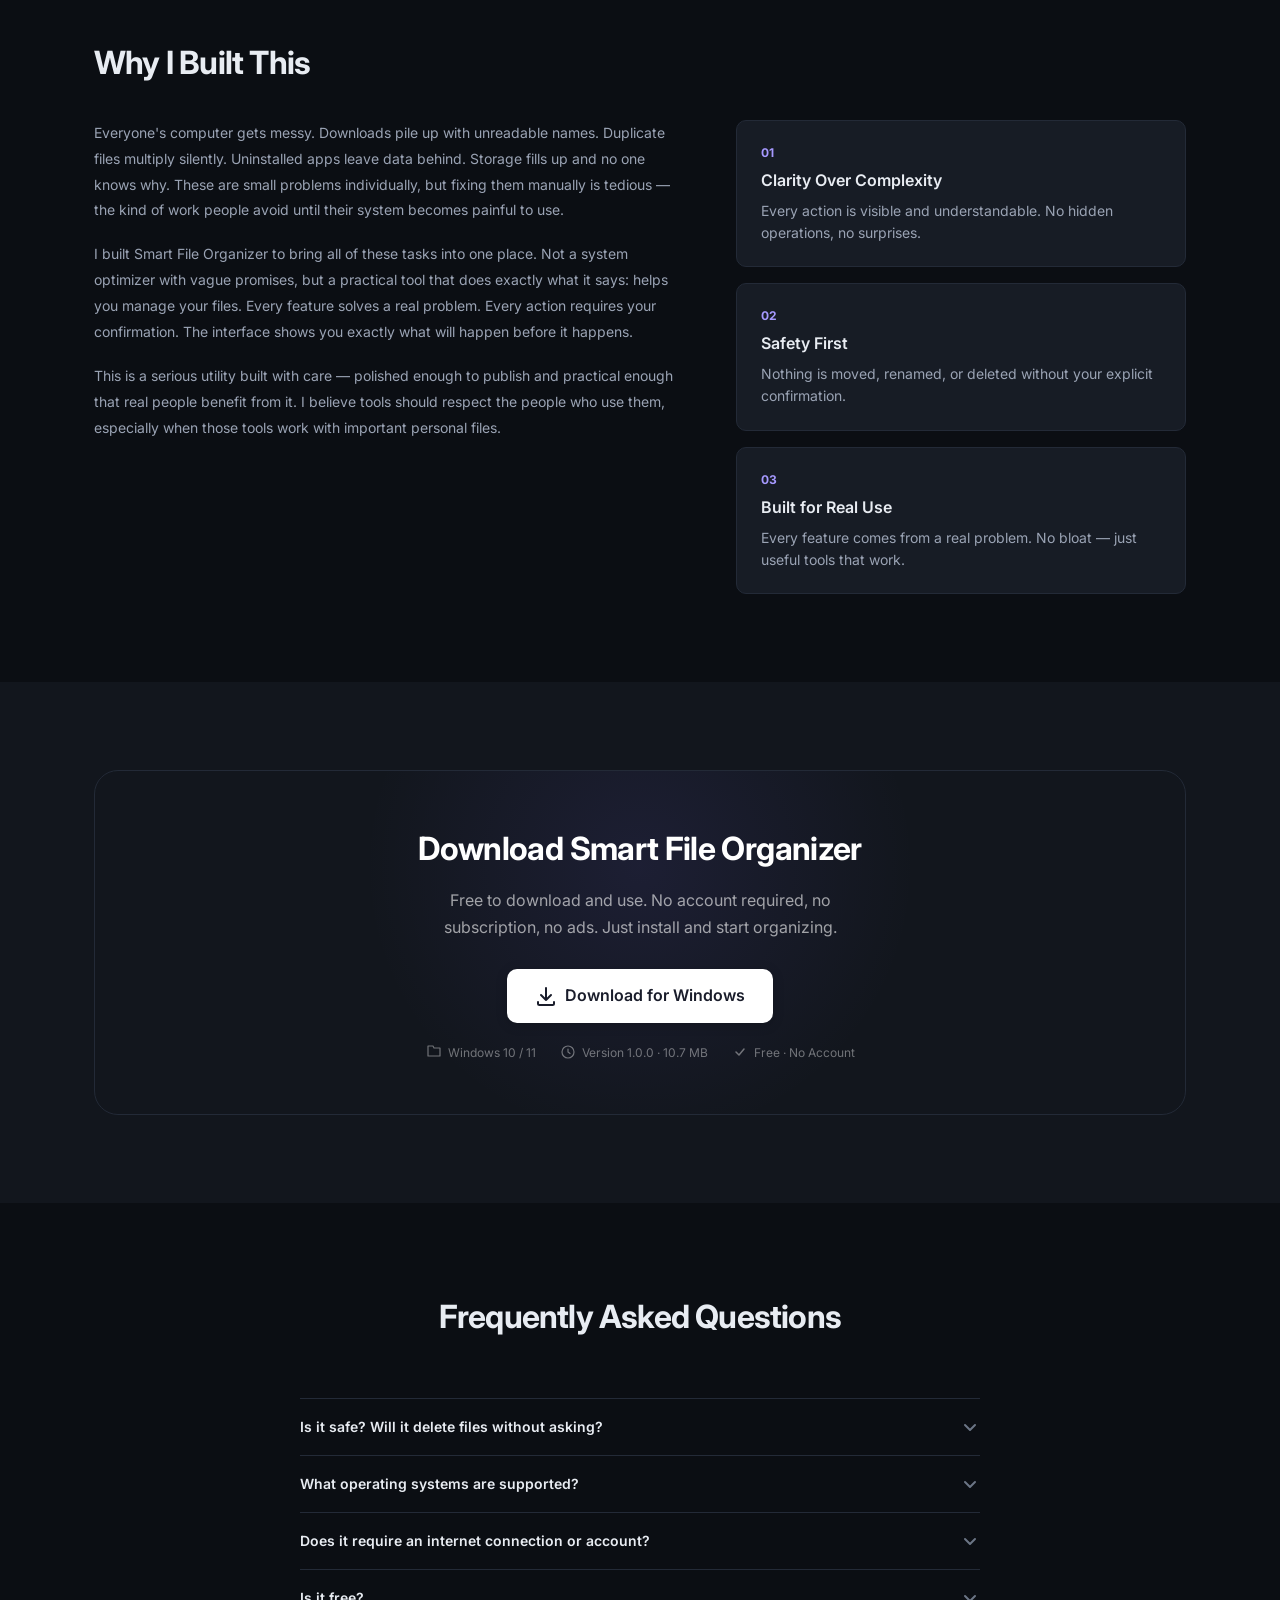
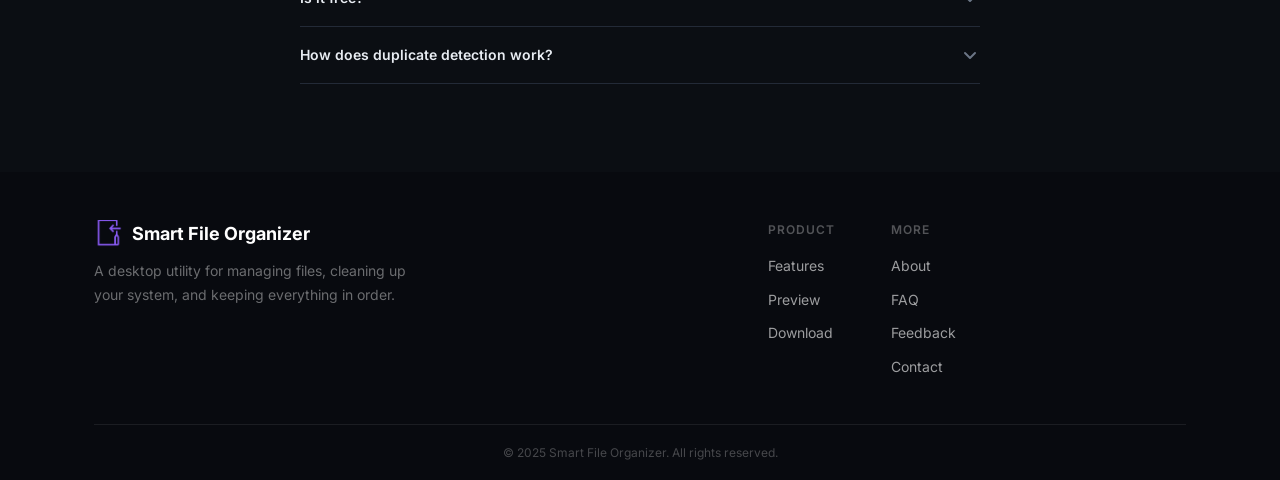
==== commit 96b90e32: "Add feedback page, fix download flow, improve responsiveness - Add feedback.html with structured for" ====
--- a/index.html
+++ b/index.html
@@ -5,6 +5,7 @@
   <meta name="viewport" content="width=device-width, initial-scale=1.0">
   <title>Smart File Organizer — Clean Up Your Computer, Effortlessly</title>
   <meta name="description" content="Smart File Organizer is a desktop utility that helps you rename, organize, delete, and analyze files on your computer. One app, everything in order.">
+  <link rel="icon" type="image/png" href="assets/app-icon.png">
   <link rel="preconnect" href="https://fonts.googleapis.com">
   <link rel="preconnect" href="https://fonts.gstatic.com" crossorigin>
   <link href="https://fonts.googleapis.com/css2?family=Inter:wght@400;500;600;700;800&display=swap" rel="stylesheet">
@@ -15,13 +16,8 @@
   <!-- Navigation -->
   <nav class="navbar" id="navbar">
     <div class="container navbar-inner">
-      <a href="#" class="navbar-brand">
-        <svg class="navbar-icon" viewBox="0 0 28 28" fill="none">
-          <rect x="2" y="6" width="24" height="18" rx="3" stroke="currentColor" stroke-width="2"/>
-          <path d="M2 9h24" stroke="currentColor" stroke-width="2"/>
-          <path d="M2 9l4-5h8l4 5" stroke="currentColor" stroke-width="2" stroke-linejoin="round"/>
-          <circle cx="14" cy="17" r="3" stroke="currentColor" stroke-width="1.5"/>
-        </svg>
+      <a href="index.html" class="navbar-brand">
+        <img src="assets/app-icon.png" alt="" class="navbar-logo" width="28" height="28">
         <span>Smart File Organizer</span>
       </a>
       <div class="navbar-right">
@@ -30,8 +26,12 @@
           <li><a href="#showcase">Preview</a></li>
           <li><a href="#story">About</a></li>
           <li><a href="#faq">FAQ</a></li>
-          <li><a href="#download" class="btn btn-nav">Download</a></li>
+          <li><a href="feedback.html">Feedback</a></li>
         </ul>
+        <a href="https://github.com/Mohammed3382/smart-file-organizer/releases/download/v1.0.0/SmartFileOrganizer_Setup_1.0.0.exe" class="btn btn-download-nav" download>
+          <svg width="16" height="16" viewBox="0 0 16 16" fill="none"><path d="M8 2v8m0 0L5 7m3 3l3-3M3 12v.5A1.5 1.5 0 004.5 14h7a1.5 1.5 0 001.5-1.5V12" stroke="currentColor" stroke-width="1.5" stroke-linecap="round" stroke-linejoin="round"/></svg>
+          <span>Download</span>
+        </a>
         <button class="theme-toggle" id="themeToggle" aria-label="Toggle theme">
           <svg class="theme-icon-sun" width="18" height="18" viewBox="0 0 18 18" fill="none"><circle cx="9" cy="9" r="4" stroke="currentColor" stroke-width="1.5"/><path d="M9 1v2M9 15v2M1 9h2M15 9h2M3.3 3.3l1.4 1.4M13.3 13.3l1.4 1.4M3.3 14.7l1.4-1.4M13.3 4.7l1.4-1.4" stroke="currentColor" stroke-width="1.5" stroke-linecap="round"/></svg>
           <svg class="theme-icon-moon" width="18" height="18" viewBox="0 0 18 18" fill="none"><path d="M15.1 10.4A6.5 6.5 0 017.6 2.9 7 7 0 109 16a7 7 0 006.1-5.6z" stroke="currentColor" stroke-width="1.5" stroke-linecap="round" stroke-linejoin="round"/></svg>
@@ -56,13 +56,13 @@
           usage — all from one focused application. Stop managing files the hard way.
         </p>
         <div class="hero-actions">
-          <a href="#download" class="btn btn-primary btn-lg">
+          <a href="https://github.com/Mohammed3382/smart-file-organizer/releases/download/v1.0.0/SmartFileOrganizer_Setup_1.0.0.exe" class="btn btn-primary btn-lg" download>
             <svg width="20" height="20" viewBox="0 0 20 20" fill="none"><path d="M10 3v10m0 0l-4-4m4 4l4-4M3 15v1a2 2 0 002 2h10a2 2 0 002-2v-1" stroke="currentColor" stroke-width="2" stroke-linecap="round" stroke-linejoin="round"/></svg>
             Download for Windows
           </a>
           <a href="#features" class="btn btn-ghost btn-lg">See What It Does</a>
         </div>
-        <p class="hero-note">Free &middot; No account required &middot; Windows 10 &amp; 11</p>
+        <p class="hero-note">Free &middot; No account required &middot; Windows 10 &amp; 11 &middot; 10.7 MB</p>
       </div>
       <div class="hero-visual">
         <div class="hero-screenshot-frame">
@@ -140,7 +140,7 @@
   </section>
 
   <!-- ============================================================
-       SHOWCASE — Paired text + screenshots
+       SHOWCASE
        ============================================================ -->
   <section class="showcase" id="showcase">
     <div class="container">
@@ -149,7 +149,6 @@
         <p>A clean interface designed for clarity. Every action is visible, every change is previewable.</p>
       </div>
 
-      <!-- Showcase 1: Organize & Rename -->
       <div class="showcase-block">
         <div class="showcase-screenshot">
           <div class="screenshot-frame">
@@ -157,24 +156,16 @@
               <div class="screenshot-dots"><span></span><span></span><span></span></div>
               <span class="screenshot-bar-title">Organize Files</span>
             </div>
-            <img
-              src="assets/screenshot-organize.png"
-              data-dark="assets/screenshot-organize.png"
-              data-light="assets/screenshot-organize-light.png"
-              alt="Organize Files view"
-              class="screenshot-img themed-img"
-              loading="lazy"
-            >
+            <img src="assets/screenshot-organize.png" data-dark="assets/screenshot-organize.png" data-light="assets/screenshot-organize-light.png" alt="Organize Files view" class="screenshot-img themed-img" loading="lazy">
           </div>
         </div>
         <div class="showcase-text">
           <div class="showcase-label">Organize &amp; Rename</div>
           <h3>Sort folders the smart way. Fix file names in seconds.</h3>
           <p>
-            Point the app at any folder and let it scan the contents. Files are listed with their type,
-            size, and location. Choose how to group them — by type, extension, naming pattern, or date —
-            and move everything into place with a single click. Need cleaner file names? Select files,
-            pick a rename style, and preview every change before applying.
+            Point the app at any folder and let it scan the contents. Choose how to group them — by type,
+            extension, naming pattern, or date — and move everything into place with a single click.
+            Need cleaner file names? Select files, pick a rename style, and preview every change before applying.
           </p>
           <ul class="showcase-list">
             <li>Smart grouping with multiple modes</li>
@@ -184,7 +175,6 @@
         </div>
       </div>
 
-      <!-- Showcase 2: Delete Files & Apps -->
       <div class="showcase-block reverse">
         <div class="showcase-screenshot">
           <div class="screenshot-frame">
@@ -192,14 +182,7 @@
               <div class="screenshot-dots"><span></span><span></span><span></span></div>
               <span class="screenshot-bar-title">Delete Apps</span>
             </div>
-            <img
-              src="assets/screenshot-delete-apps.png"
-              data-dark="assets/screenshot-delete-apps.png"
-              data-light="assets/screenshot-delete-apps-light.png"
-              alt="Delete Apps view with installed applications list"
-              class="screenshot-img themed-img"
-              loading="lazy"
-            >
+            <img src="assets/screenshot-delete-apps.png" data-dark="assets/screenshot-delete-apps.png" data-light="assets/screenshot-delete-apps-light.png" alt="Delete Apps view" class="screenshot-img themed-img" loading="lazy">
           </div>
         </div>
         <div class="showcase-text">
@@ -207,7 +190,6 @@
           <h3>Remove what you don't need — safely and completely.</h3>
           <p>
             Identify and remove unnecessary files without worrying about deleting something important.
-            The app requires confirmation before anything is removed and never deletes automatically.
             For applications, go beyond the standard uninstaller — find and clean leftover files,
             cache data, and remnants that quietly waste storage.
           </p>
@@ -219,7 +201,6 @@
         </div>
       </div>
 
-      <!-- Showcase 3: Disk Analyzer & Settings -->
       <div class="showcase-block">
         <div class="showcase-screenshot">
           <div class="screenshot-frame">
@@ -227,14 +208,7 @@
               <div class="screenshot-dots"><span></span><span></span><span></span></div>
               <span class="screenshot-bar-title">Disk Analyzer</span>
             </div>
-            <img
-              src="assets/screenshot-disk-analyzer.png"
-              data-dark="assets/screenshot-disk-analyzer.png"
-              data-light="assets/screenshot-disk-analyzer-light.png"
-              alt="Disk Analyzer view for scanning folder sizes"
-              class="screenshot-img themed-img"
-              loading="lazy"
-            >
+            <img src="assets/screenshot-disk-analyzer.png" data-dark="assets/screenshot-disk-analyzer.png" data-light="assets/screenshot-disk-analyzer-light.png" alt="Disk Analyzer view" class="screenshot-img themed-img" loading="lazy">
           </div>
         </div>
         <div class="showcase-text">
@@ -267,38 +241,21 @@
         <div class="story-body">
           <div class="story-text">
             <p>
-              I built Smart File Organizer because I kept running into the same problems on my own
-              computer — and I knew other people did too. Downloads pile up into a mess of files with
-              unreadable names. Folders grow chaotic over months of use. Duplicate copies multiply
-              silently. Applications leave behind data long after being uninstalled. And when storage
-              starts running low, there is never a clear answer about what is actually taking up space.
+              Everyone's computer gets messy. Downloads pile up with unreadable names. Duplicate files
+              multiply silently. Uninstalled apps leave data behind. Storage fills up and no one knows why.
+              These are small problems individually, but fixing them manually is tedious — the kind of work
+              people avoid until their system becomes painful to use.
             </p>
             <p>
-              None of these are difficult problems individually. But solving them manually is tedious,
-              repetitive, and time-consuming. You end up dragging files around one at a time, hunting
-              through nested folders, or guessing which files are safe to delete. It is the kind of
-              work that no one enjoys and most people put off until their system becomes painful to use.
+              I built Smart File Organizer to bring all of these tasks into one place. Not a system optimizer
+              with vague promises, but a practical tool that does exactly what it says: helps you manage your
+              files. Every feature solves a real problem. Every action requires your confirmation. The interface
+              shows you exactly what will happen before it happens.
             </p>
             <p>
-              I wanted to build something that brings all of these small but important tasks together
-              in one place — a single application where organizing, renaming, cleaning up, and
-              understanding your storage all live under one roof. Not a system optimizer that makes
-              vague promises about speed and performance, but a practical tool that does exactly what
-              it says: helps you manage your files.
-            </p>
-            <p>
-              The practical mindset behind the project matters to me. Every feature exists because it
-              solves a real problem. Every action requires your confirmation before anything changes.
-              The interface is designed to be clear and honest — you always see what will happen before
-              it happens. I built it this way because I believe tools should respect the people who
-              use them, especially when those tools are working with important personal files.
-            </p>
-            <p>
-              Smart File Organizer started as an idea for a genuinely useful utility — something
-              polished enough to publish and practical enough that real people would benefit from it.
-              It is not a toy project or a proof of concept. It is a serious tool built with care,
-              designed to make computer organization, cleanup, and file management easier and more
-              convenient for everyday users.
+              This is a serious utility built with care — polished enough to publish and practical enough that
+              real people benefit from it. I believe tools should respect the people who use them, especially
+              when those tools work with important personal files.
             </p>
           </div>
           <div class="story-values">
@@ -336,7 +293,7 @@
             Just install and start organizing.
           </p>
           <div class="download-actions">
-            <a href="#" class="btn btn-primary btn-lg download-btn" id="downloadBtn">
+            <a href="https://github.com/Mohammed3382/smart-file-organizer/releases/download/v1.0.0/SmartFileOrganizer_Setup_1.0.0.exe" class="btn btn-lg download-btn" download>
               <svg width="22" height="22" viewBox="0 0 22 22" fill="none"><path d="M11 3v12m0 0l-5-5m5 5l5-5M3 17v1.5A1.5 1.5 0 004.5 20h13a1.5 1.5 0 001.5-1.5V17" stroke="currentColor" stroke-width="2" stroke-linecap="round" stroke-linejoin="round"/></svg>
               Download for Windows
             </a>
@@ -348,7 +305,7 @@
             </span>
             <span>
               <svg width="16" height="16" viewBox="0 0 16 16" fill="none"><circle cx="8" cy="8" r="6" stroke="currentColor" stroke-width="1.2"/><path d="M8 5v3l2 1.5" stroke="currentColor" stroke-width="1.2" stroke-linecap="round"/></svg>
-              Version 1.0
+              Version 1.0.0 &middot; 10.7 MB
             </span>
             <span>
               <svg width="16" height="16" viewBox="0 0 16 16" fill="none"><path d="M4 8l3 3 5-6" stroke="currentColor" stroke-width="1.5" stroke-linecap="round" stroke-linejoin="round"/></svg>
@@ -393,7 +350,7 @@
             <svg class="faq-chevron" width="20" height="20" viewBox="0 0 20 20" fill="none"><path d="M5 8l5 5 5-5" stroke="currentColor" stroke-width="2" stroke-linecap="round" stroke-linejoin="round"/></svg>
           </button>
           <div class="faq-answer">
-            <p>No. The app runs entirely on your local machine. It does not connect to the internet, does not collect data, and does not require an account or login. Everything happens locally.</p>
+            <p>No. The app runs entirely on your local machine. It does not connect to the internet, does not collect data, and does not require an account or login.</p>
           </div>
         </div>
         <div class="faq-item">
@@ -411,7 +368,7 @@
             <svg class="faq-chevron" width="20" height="20" viewBox="0 0 20 20" fill="none"><path d="M5 8l5 5 5-5" stroke="currentColor" stroke-width="2" stroke-linecap="round" stroke-linejoin="round"/></svg>
           </button>
           <div class="faq-answer">
-            <p>The app uses SHA-256 content hashing to find files with identical contents, regardless of file name. Duplicate groups are shown for your review and you choose what to do — the app never deletes duplicates automatically.</p>
+            <p>The app uses SHA-256 content hashing to find files with identical contents, regardless of file name. Duplicate groups are shown for your review — the app never deletes duplicates automatically.</p>
           </div>
         </div>
       </div>
@@ -425,13 +382,8 @@
     <div class="container">
       <div class="footer-inner">
         <div class="footer-brand">
-          <a href="#" class="footer-logo">
-            <svg class="navbar-icon" viewBox="0 0 28 28" fill="none">
-              <rect x="2" y="6" width="24" height="18" rx="3" stroke="currentColor" stroke-width="2"/>
-              <path d="M2 9h24" stroke="currentColor" stroke-width="2"/>
-              <path d="M2 9l4-5h8l4 5" stroke="currentColor" stroke-width="2" stroke-linejoin="round"/>
-              <circle cx="14" cy="17" r="3" stroke="currentColor" stroke-width="1.5"/>
-            </svg>
+          <a href="index.html" class="footer-logo">
+            <img src="assets/app-icon.png" alt="" class="navbar-logo" width="24" height="24">
             Smart File Organizer
           </a>
           <p>A desktop utility for managing files, cleaning up your system, and keeping everything in order.</p>
@@ -450,6 +402,7 @@
             <ul>
               <li><a href="#story">About</a></li>
               <li><a href="#faq">FAQ</a></li>
+              <li><a href="feedback.html">Feedback</a></li>
               <li><a href="mailto:mohdbibo22@gmail.com">Contact</a></li>
             </ul>
           </div>
--- a/css/style.css
+++ b/css/style.css
@@ -171,14 +171,26 @@
   color: var(--accent-text);
 }
 
-.btn-nav {
+/* Navbar download button */
+.btn-download-nav {
+  display: inline-flex;
+  align-items: center;
+  gap: 6px;
+  padding: 7px 16px;
+  font-size: var(--font-sm);
+  font-weight: 600;
   background: var(--accent);
   color: #fff;
-  padding: 8px 18px;
-}
-
-.btn-nav:hover {
+  border-radius: var(--radius-sm);
+  transition: all var(--transition);
+  white-space: nowrap;
+  text-decoration: none;
+  line-height: 1.4;
+}
+
+.btn-download-nav:hover {
   background: var(--accent-hover);
+  transform: translateY(-1px);
 }
 
 /* ============================================================
@@ -223,6 +235,16 @@
   color: var(--accent);
 }
 
+.navbar-logo {
+  width: 28px;
+  height: 28px;
+  object-fit: contain;
+}
+
+.nav-active {
+  color: var(--accent-text) !important;
+}
+
 .navbar-right {
   display: flex;
   align-items: center;
@@ -841,6 +863,179 @@
 }
 
 /* ============================================================
+   FEEDBACK PAGE
+   ============================================================ */
+.feedback-page {
+  padding: 120px 0 80px;
+  min-height: calc(100vh - 200px);
+}
+
+.feedback-layout {
+  display: grid;
+  grid-template-columns: 1fr 1.2fr;
+  gap: 56px;
+  align-items: start;
+}
+
+.feedback-intro h1 {
+  font-size: var(--font-3xl);
+  font-weight: 700;
+  color: var(--text);
+  margin-bottom: 14px;
+  letter-spacing: -0.025em;
+}
+
+.feedback-intro > p {
+  font-size: var(--font-base);
+  color: var(--text-secondary);
+  line-height: 1.7;
+  margin-bottom: 32px;
+}
+
+.feedback-channels {
+  display: flex;
+  flex-direction: column;
+  gap: 14px;
+  margin-bottom: 28px;
+}
+
+.feedback-channel {
+  display: flex;
+  align-items: flex-start;
+  gap: 14px;
+  padding: 16px 18px;
+  background: var(--bg-card);
+  border: 1px solid var(--border);
+  border-radius: var(--radius-md);
+  box-shadow: var(--card-shadow);
+}
+
+.feedback-channel svg {
+  flex-shrink: 0;
+  color: var(--accent-text);
+  margin-top: 2px;
+}
+
+.feedback-channel strong {
+  display: block;
+  font-size: var(--font-sm);
+  font-weight: 600;
+  color: var(--text);
+  margin-bottom: 2px;
+}
+
+.feedback-channel span {
+  font-size: var(--font-xs);
+  color: var(--text-muted);
+}
+
+.feedback-alt {
+  font-size: var(--font-sm);
+  color: var(--text-muted);
+}
+
+.feedback-alt a {
+  color: var(--accent-text);
+  text-decoration: underline;
+  text-underline-offset: 2px;
+}
+
+.feedback-alt a:hover {
+  color: var(--accent);
+}
+
+/* Form */
+.feedback-form-wrapper {
+  background: var(--bg-card);
+  border: 1px solid var(--border);
+  border-radius: var(--radius-lg);
+  padding: 32px;
+  box-shadow: var(--card-shadow);
+}
+
+.form-group {
+  margin-bottom: 20px;
+}
+
+.form-group label {
+  display: block;
+  font-size: var(--font-sm);
+  font-weight: 600;
+  color: var(--text);
+  margin-bottom: 6px;
+}
+
+.form-optional {
+  font-weight: 400;
+  color: var(--text-muted);
+}
+
+.form-group input,
+.form-group select,
+.form-group textarea {
+  width: 100%;
+  padding: 10px 14px;
+  font-size: var(--font-sm);
+  font-family: var(--font-family);
+  color: var(--text);
+  background: var(--bg);
+  border: 1px solid var(--border);
+  border-radius: var(--radius-sm);
+  transition: border-color var(--transition), box-shadow var(--transition);
+  outline: none;
+}
+
+.form-group input:focus,
+.form-group select:focus,
+.form-group textarea:focus {
+  border-color: var(--accent);
+  box-shadow: 0 0 0 3px var(--accent-soft);
+}
+
+.form-group textarea {
+  resize: vertical;
+  min-height: 120px;
+}
+
+.form-group select {
+  cursor: pointer;
+  appearance: none;
+  background-image: url("data:image/svg+xml,%3Csvg width='12' height='12' viewBox='0 0 12 12' fill='none' xmlns='http://www.w3.org/2000/svg'%3E%3Cpath d='M3 5l3 3 3-3' stroke='%239399a8' stroke-width='1.5' stroke-linecap='round' stroke-linejoin='round'/%3E%3C/svg%3E");
+  background-repeat: no-repeat;
+  background-position: right 12px center;
+  padding-right: 36px;
+}
+
+.feedback-submit {
+  width: 100%;
+  justify-content: center;
+}
+
+/* Success state */
+.feedback-success {
+  text-align: center;
+  padding: 40px 20px;
+  color: var(--accent-text);
+}
+
+.feedback-success svg {
+  margin: 0 auto 16px;
+}
+
+.feedback-success h3 {
+  font-size: var(--font-xl);
+  font-weight: 600;
+  color: var(--text);
+  margin-bottom: 8px;
+}
+
+.feedback-success p {
+  font-size: var(--font-sm);
+  color: var(--text-secondary);
+  margin-bottom: 20px;
+}
+
+/* ============================================================
    ANIMATIONS
    ============================================================ */
 .fade-in {
@@ -865,6 +1060,8 @@
 /* ============================================================
    RESPONSIVE
    ============================================================ */
+
+/* -- Tablet / half-screen -- */
 @media (max-width: 1024px) {
   .hero .container {
     grid-template-columns: 1fr;
@@ -872,7 +1069,6 @@
   }
 
   .hero-title { font-size: var(--font-3xl); }
-
   .hero-visual { max-width: 640px; }
 
   .features-grid {
@@ -898,9 +1094,35 @@
   .download-box { padding: 40px 32px; }
 
   .footer-inner { grid-template-columns: 1fr; gap: 28px; }
-}
-
+
+  .feedback-layout {
+    grid-template-columns: 1fr;
+    gap: 40px;
+  }
+}
+
+/* -- Small laptop / narrow -- */
+@media (max-width: 768px) {
+  .navbar-links { gap: 18px; }
+
+  .btn-download-nav span { display: none; }
+  .btn-download-nav { padding: 7px 10px; }
+
+  .hero-title { font-size: var(--font-2xl); }
+  .hero-subtitle { font-size: var(--font-base); max-width: 100%; }
+
+  .features-grid { grid-template-columns: 1fr; }
+
+  .section-header h2 { font-size: var(--font-2xl); }
+
+  .showcase-text h3 { font-size: var(--font-xl); }
+  .story-header h2 { font-size: var(--font-2xl); }
+}
+
+/* -- Mobile -- */
 @media (max-width: 640px) {
+  .container { padding: 0 16px; }
+
   .navbar-links {
     display: none;
     position: absolute;
@@ -910,8 +1132,9 @@
     background: var(--bg);
     border-bottom: 1px solid var(--border);
     flex-direction: column;
-    padding: 14px 24px;
+    padding: 14px 20px;
     gap: 14px;
+    box-shadow: 0 8px 24px rgba(0, 0, 0, 0.15);
   }
 
   .navbar-links.open { display: flex; }
@@ -926,18 +1149,28 @@
     transform: rotate(-45deg) translate(5px, -5px);
   }
 
-  .hero { padding: 110px 0 56px; }
+  .hero { padding: 100px 0 48px; }
   .hero-title { font-size: var(--font-2xl); }
-  .hero-subtitle { font-size: var(--font-base); }
   .hero-actions { flex-direction: column; }
-  .hero-actions .btn { justify-content: center; }
-
-  .section-header h2 { font-size: var(--font-2xl); }
-
-  .features-grid { grid-template-columns: 1fr; }
-
-  .download-box { padding: 32px 20px; }
+  .hero-actions .btn {
+    justify-content: center;
+    width: 100%;
+  }
+
+  .features, .showcase, .story, .download, .faq { padding: 64px 0; }
+
+  .showcase-block { margin-bottom: 56px; }
+
+  .download-box { padding: 28px 18px; }
   .download-content h2 { font-size: var(--font-2xl); }
-
-  .footer-links { gap: 36px; }
-}
+  .download-btn {
+    width: 100%;
+    justify-content: center;
+  }
+
+  .footer-links { gap: 32px; }
+
+  .feedback-page { padding: 100px 0 56px; }
+  .feedback-form-wrapper { padding: 20px; }
+  .feedback-intro h1 { font-size: var(--font-2xl); }
+}
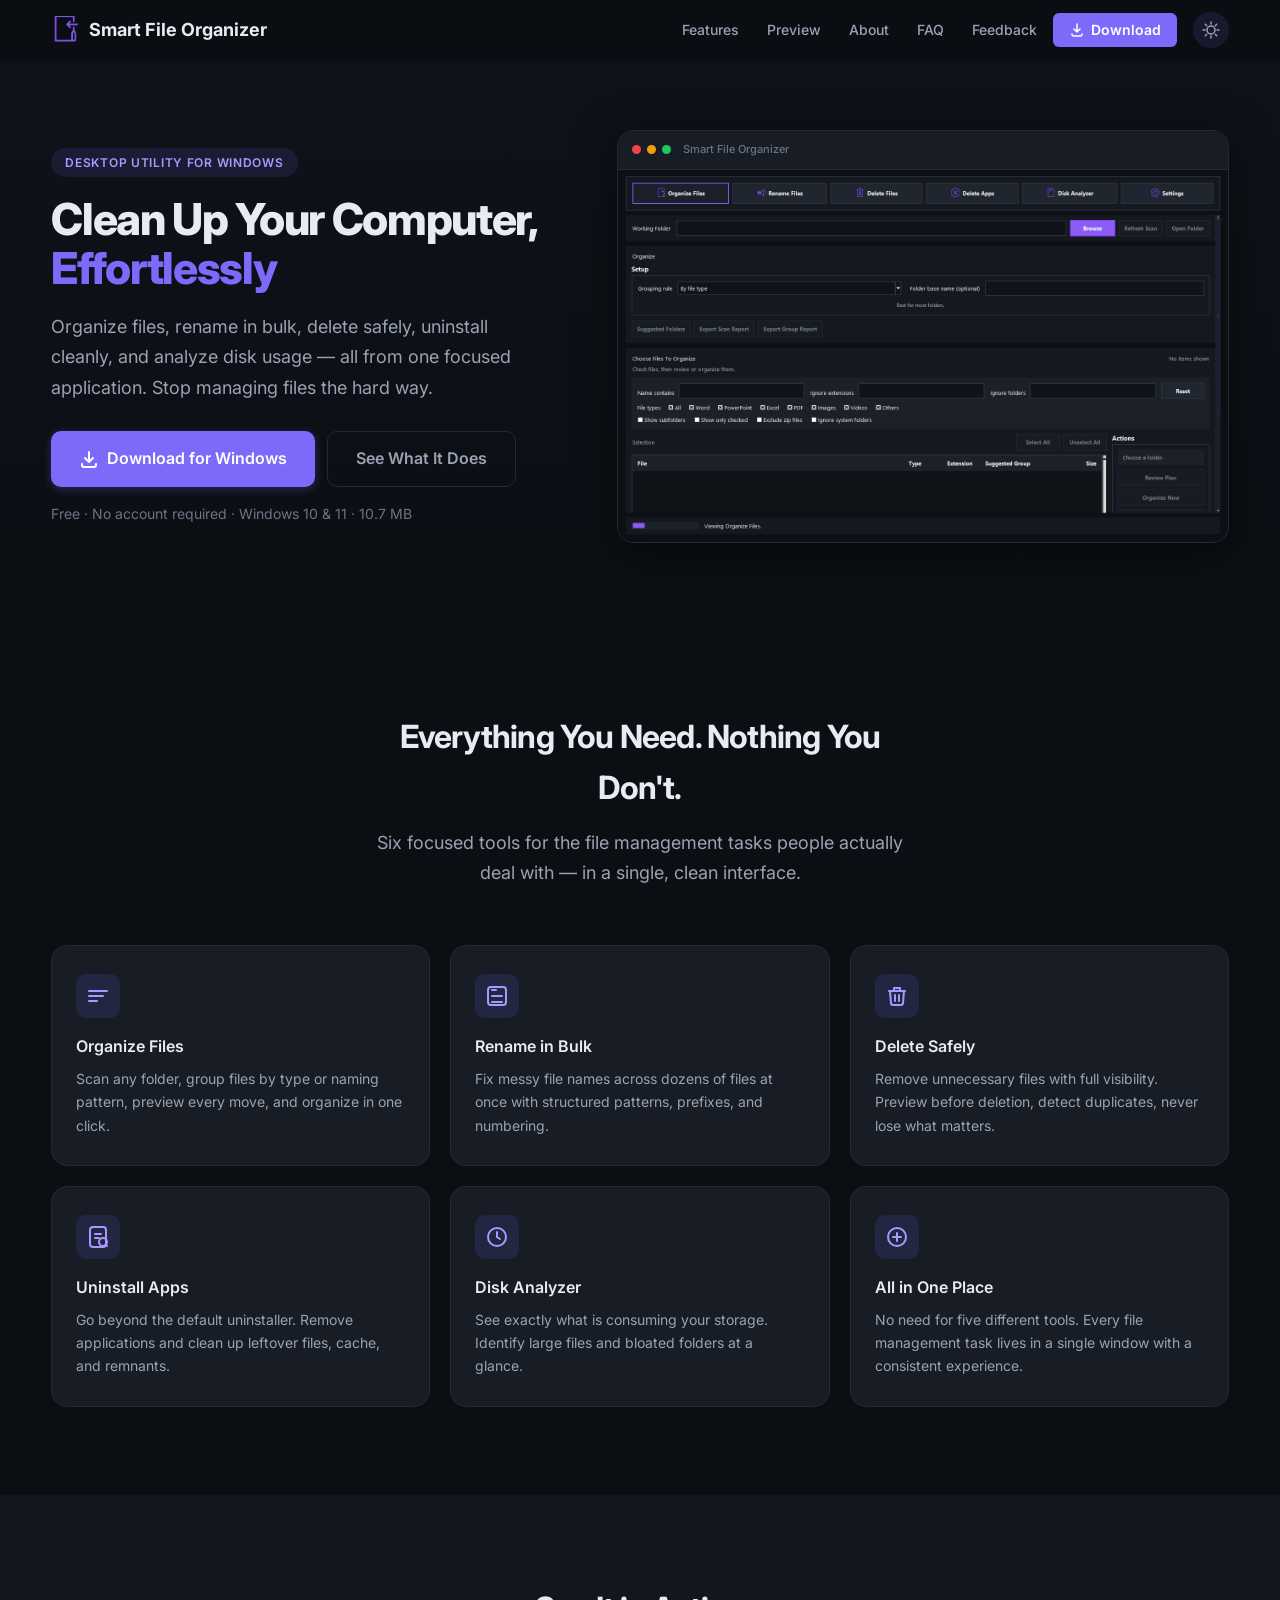
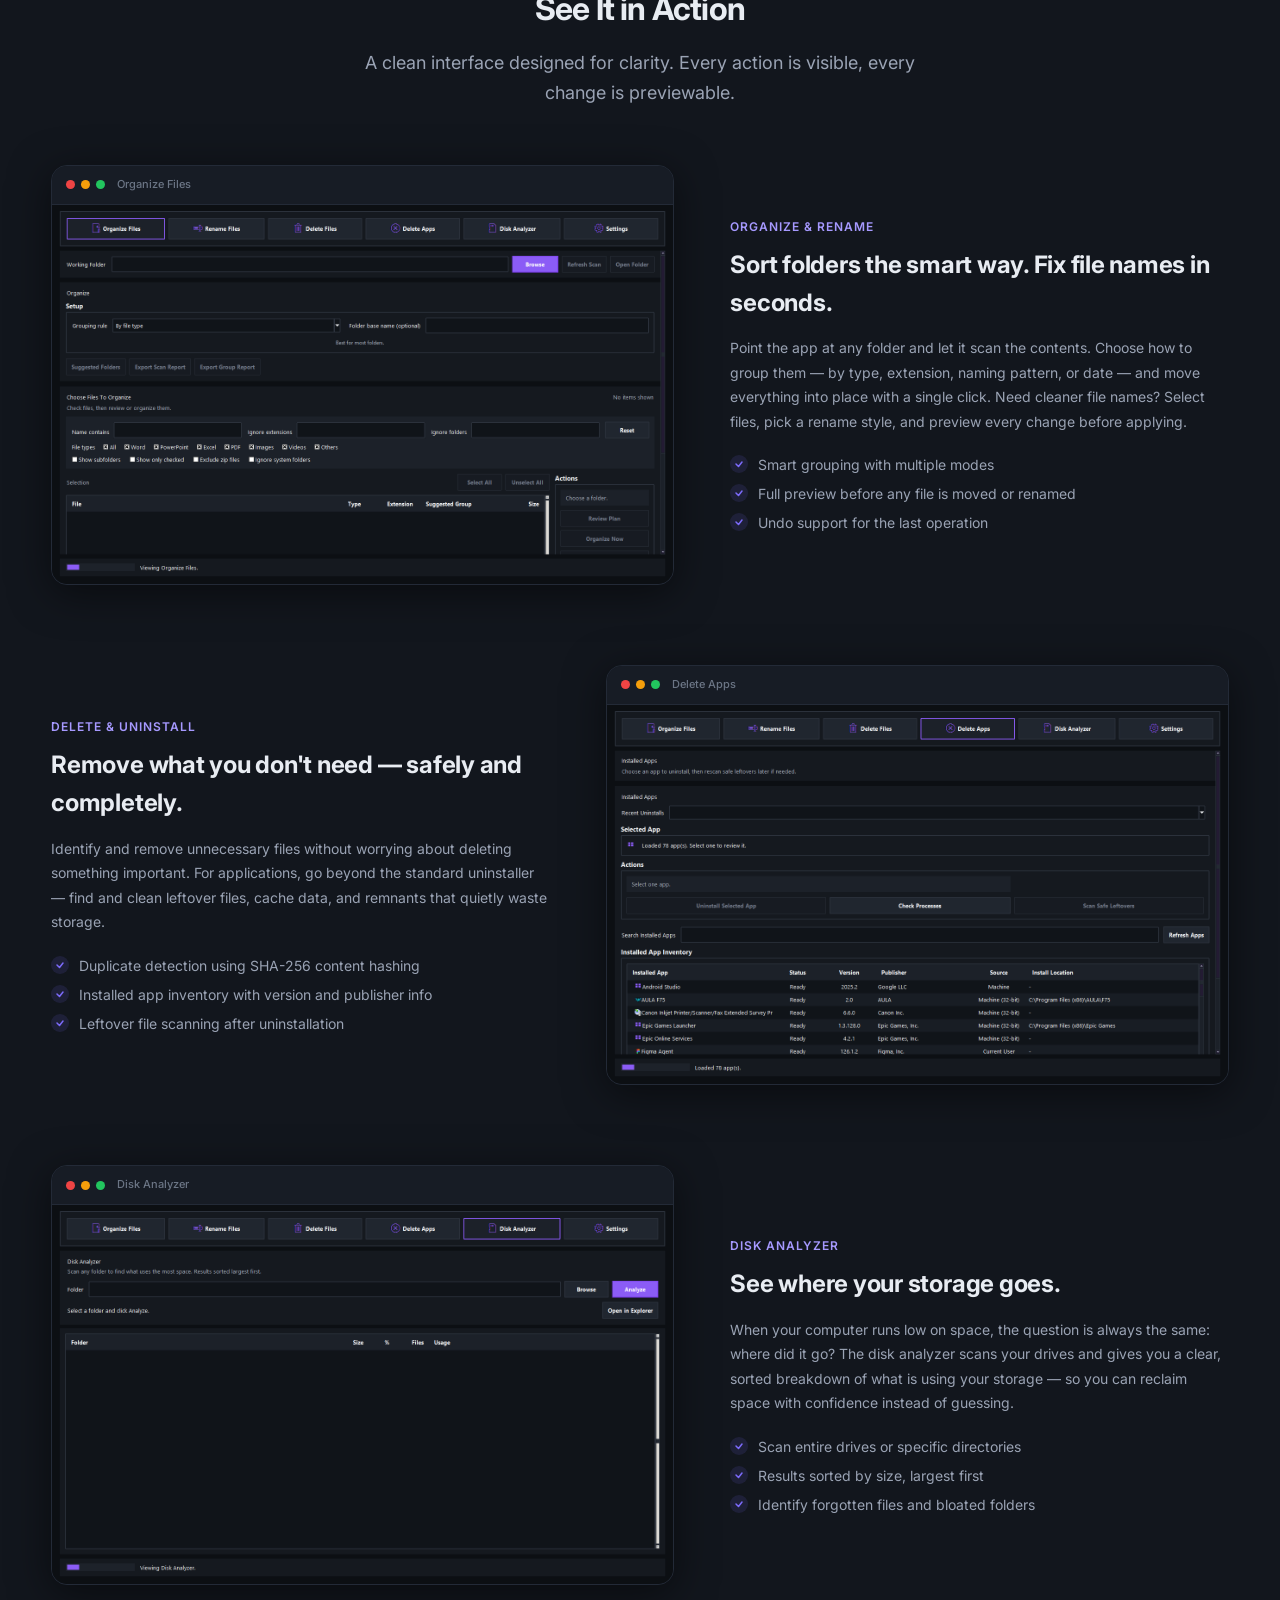
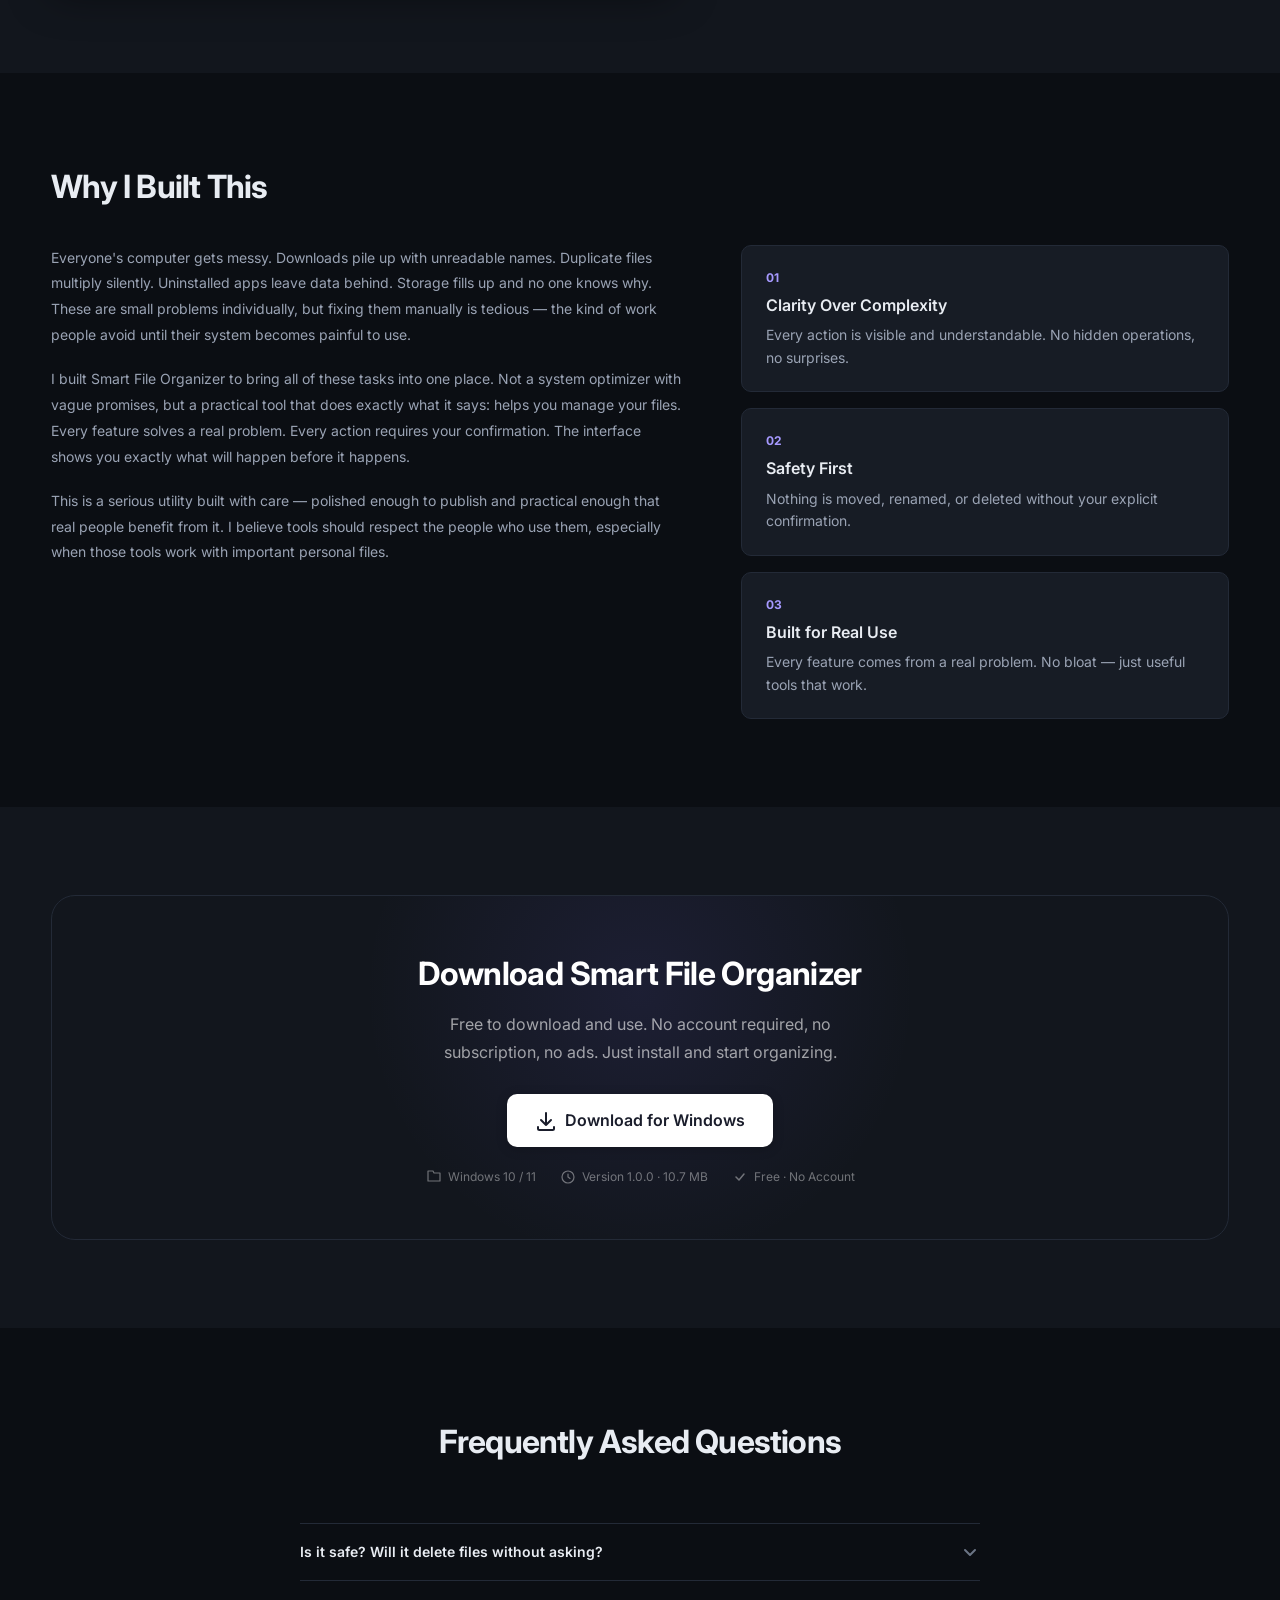
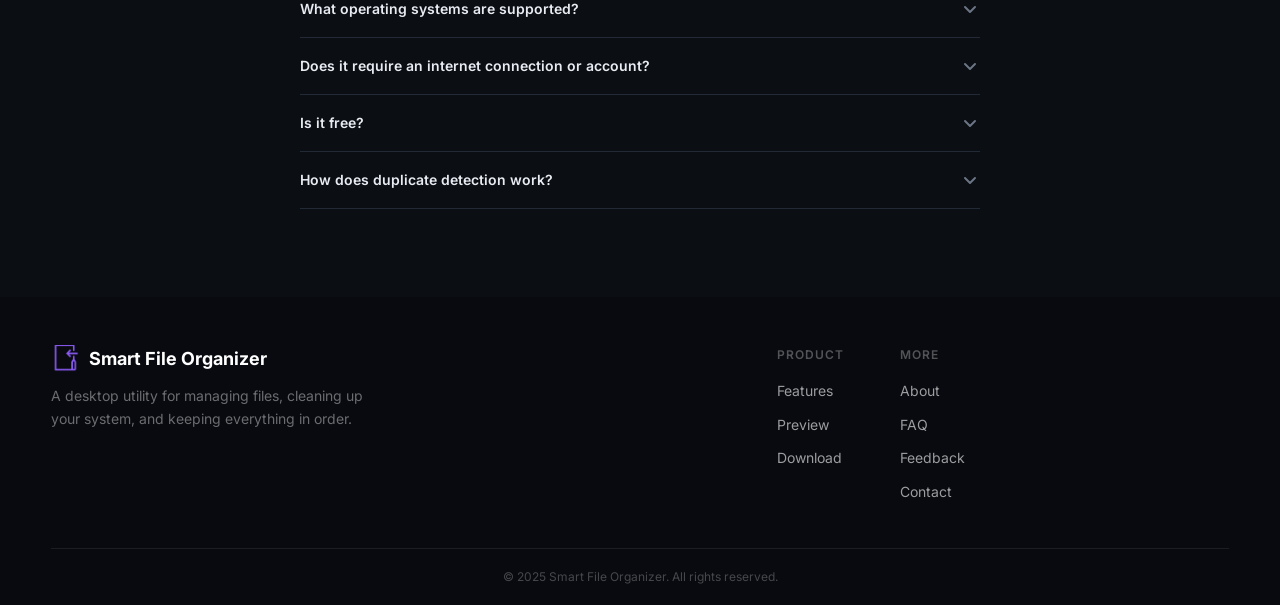
==== commit 8dddb3b4: "Fix glitched moon icon in theme toggle Replaced broken moon SVG path with a clean crescent moon from" ====
--- a/index.html
+++ b/index.html
@@ -34,7 +34,7 @@
         </a>
         <button class="theme-toggle" id="themeToggle" aria-label="Toggle theme">
           <svg class="theme-icon-sun" width="18" height="18" viewBox="0 0 18 18" fill="none"><circle cx="9" cy="9" r="4" stroke="currentColor" stroke-width="1.5"/><path d="M9 1v2M9 15v2M1 9h2M15 9h2M3.3 3.3l1.4 1.4M13.3 13.3l1.4 1.4M3.3 14.7l1.4-1.4M13.3 4.7l1.4-1.4" stroke="currentColor" stroke-width="1.5" stroke-linecap="round"/></svg>
-          <svg class="theme-icon-moon" width="18" height="18" viewBox="0 0 18 18" fill="none"><path d="M15.1 10.4A6.5 6.5 0 017.6 2.9 7 7 0 109 16a7 7 0 006.1-5.6z" stroke="currentColor" stroke-width="1.5" stroke-linecap="round" stroke-linejoin="round"/></svg>
+          <svg class="theme-icon-moon" width="18" height="18" viewBox="0 0 24 24" fill="none"><path d="M21 12.79A9 9 0 1111.21 3a7 7 0 009.79 9.79z" stroke="currentColor" stroke-width="2" stroke-linecap="round" stroke-linejoin="round"/></svg>
         </button>
         <button class="navbar-toggle" id="navToggle" aria-label="Toggle navigation">
           <span></span><span></span><span></span>
--- a/css/style.css
+++ b/css/style.css
@@ -103,15 +103,16 @@
 ul { list-style: none; }
 
 .container {
-  max-width: 1140px;
+  width: 100%;
   margin: 0 auto;
-  padding: 0 24px;
+  padding: 0 clamp(16px, 4vw, 80px);
 }
 
 /* --- Section Header --- */
 .section-header {
   text-align: center;
-  max-width: 600px;
+  max-width: 48%;
+  min-width: 320px;
   margin: 0 auto 56px;
 }
 
@@ -241,8 +242,8 @@
   object-fit: contain;
 }
 
-.nav-active {
-  color: var(--accent-text) !important;
+.navbar-links a.nav-active {
+  color: var(--text);
 }
 
 .navbar-right {
@@ -773,13 +774,20 @@
 }
 
 .faq-answer {
-  max-height: 0;
+  display: grid;
+  grid-template-rows: 0fr;
+  transition: grid-template-rows 0.35s ease, padding 0.35s ease;
   overflow: hidden;
-  transition: max-height 0.4s ease;
+  padding-bottom: 0;
+}
+
+.faq-answer > * {
+  overflow: hidden;
+  min-height: 0;
 }
 
 .faq-item.open .faq-answer {
-  max-height: 200px;
+  grid-template-rows: 1fr;
   padding-bottom: 18px;
 }
 
@@ -1038,6 +1046,14 @@
 /* ============================================================
    ANIMATIONS
    ============================================================ */
+@keyframes spin {
+  to { transform: rotate(360deg); }
+}
+
+.spin {
+  animation: spin 0.8s linear infinite;
+}
+
 .fade-in {
   opacity: 0;
   transform: translateY(16px);
@@ -1061,15 +1077,15 @@
    RESPONSIVE
    ============================================================ */
 
-/* -- Tablet / half-screen -- */
-@media (max-width: 1024px) {
+/* -- Tablet landscape / half-screen desktop (below 900px) -- */
+@media (max-width: 900px) {
   .hero .container {
     grid-template-columns: 1fr;
     gap: 40px;
   }
 
   .hero-title { font-size: var(--font-3xl); }
-  .hero-visual { max-width: 640px; }
+  .hero-visual { max-width: 680px; }
 
   .features-grid {
     grid-template-columns: repeat(2, 1fr);
@@ -1091,8 +1107,6 @@
 
   .story-values { position: static; }
 
-  .download-box { padding: 40px 32px; }
-
   .footer-inner { grid-template-columns: 1fr; gap: 28px; }
 
   .feedback-layout {
@@ -1101,9 +1115,9 @@
   }
 }
 
-/* -- Small laptop / narrow -- */
+/* -- Tablet portrait / small laptop (below 768px) -- */
 @media (max-width: 768px) {
-  .navbar-links { gap: 18px; }
+  .navbar-links { gap: 16px; }
 
   .btn-download-nav span { display: none; }
   .btn-download-nav { padding: 7px 10px; }
@@ -1111,15 +1125,17 @@
   .hero-title { font-size: var(--font-2xl); }
   .hero-subtitle { font-size: var(--font-base); max-width: 100%; }
 
+  .section-header h2 { font-size: var(--font-2xl); }
+
   .features-grid { grid-template-columns: 1fr; }
-
-  .section-header h2 { font-size: var(--font-2xl); }
 
   .showcase-text h3 { font-size: var(--font-xl); }
   .story-header h2 { font-size: var(--font-2xl); }
-}
-
-/* -- Mobile -- */
+
+  .download-box { padding: 40px 28px; }
+}
+
+/* -- Mobile (below 640px) -- */
 @media (max-width: 640px) {
   .container { padding: 0 16px; }
 
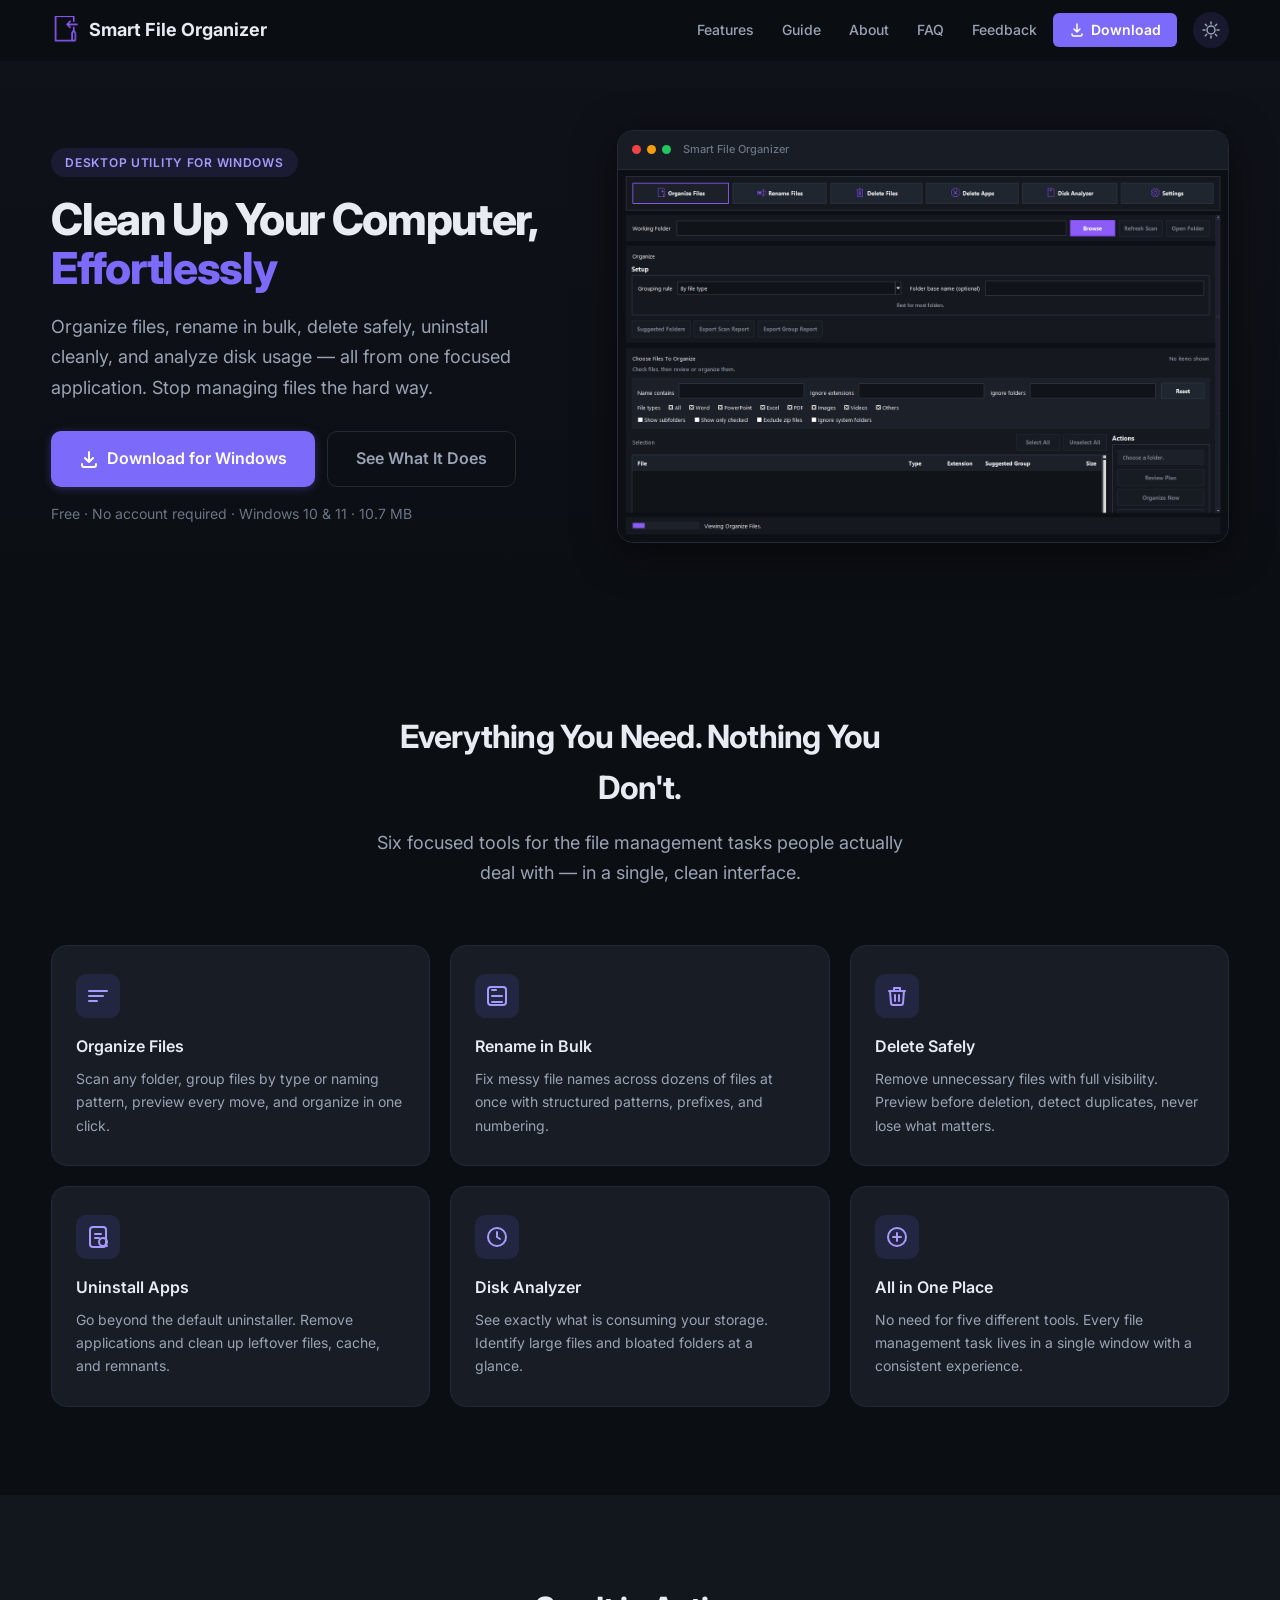
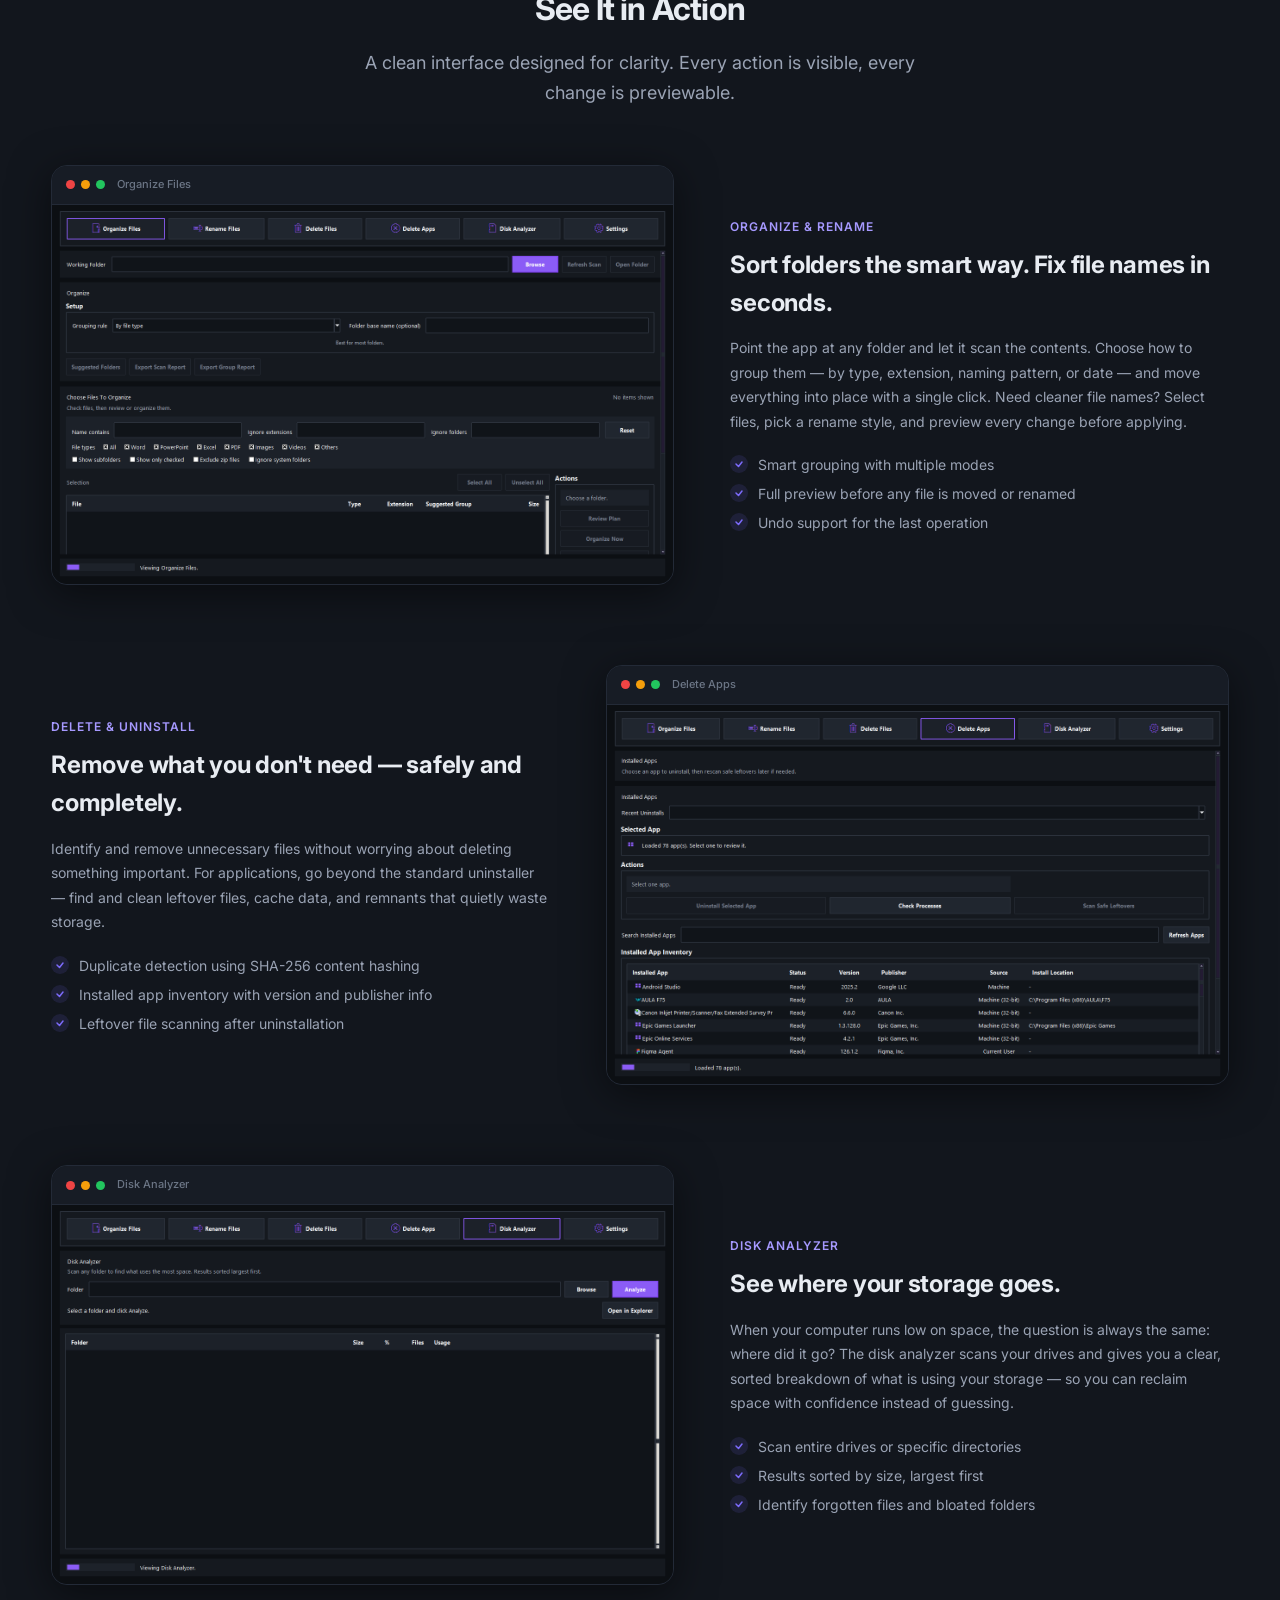
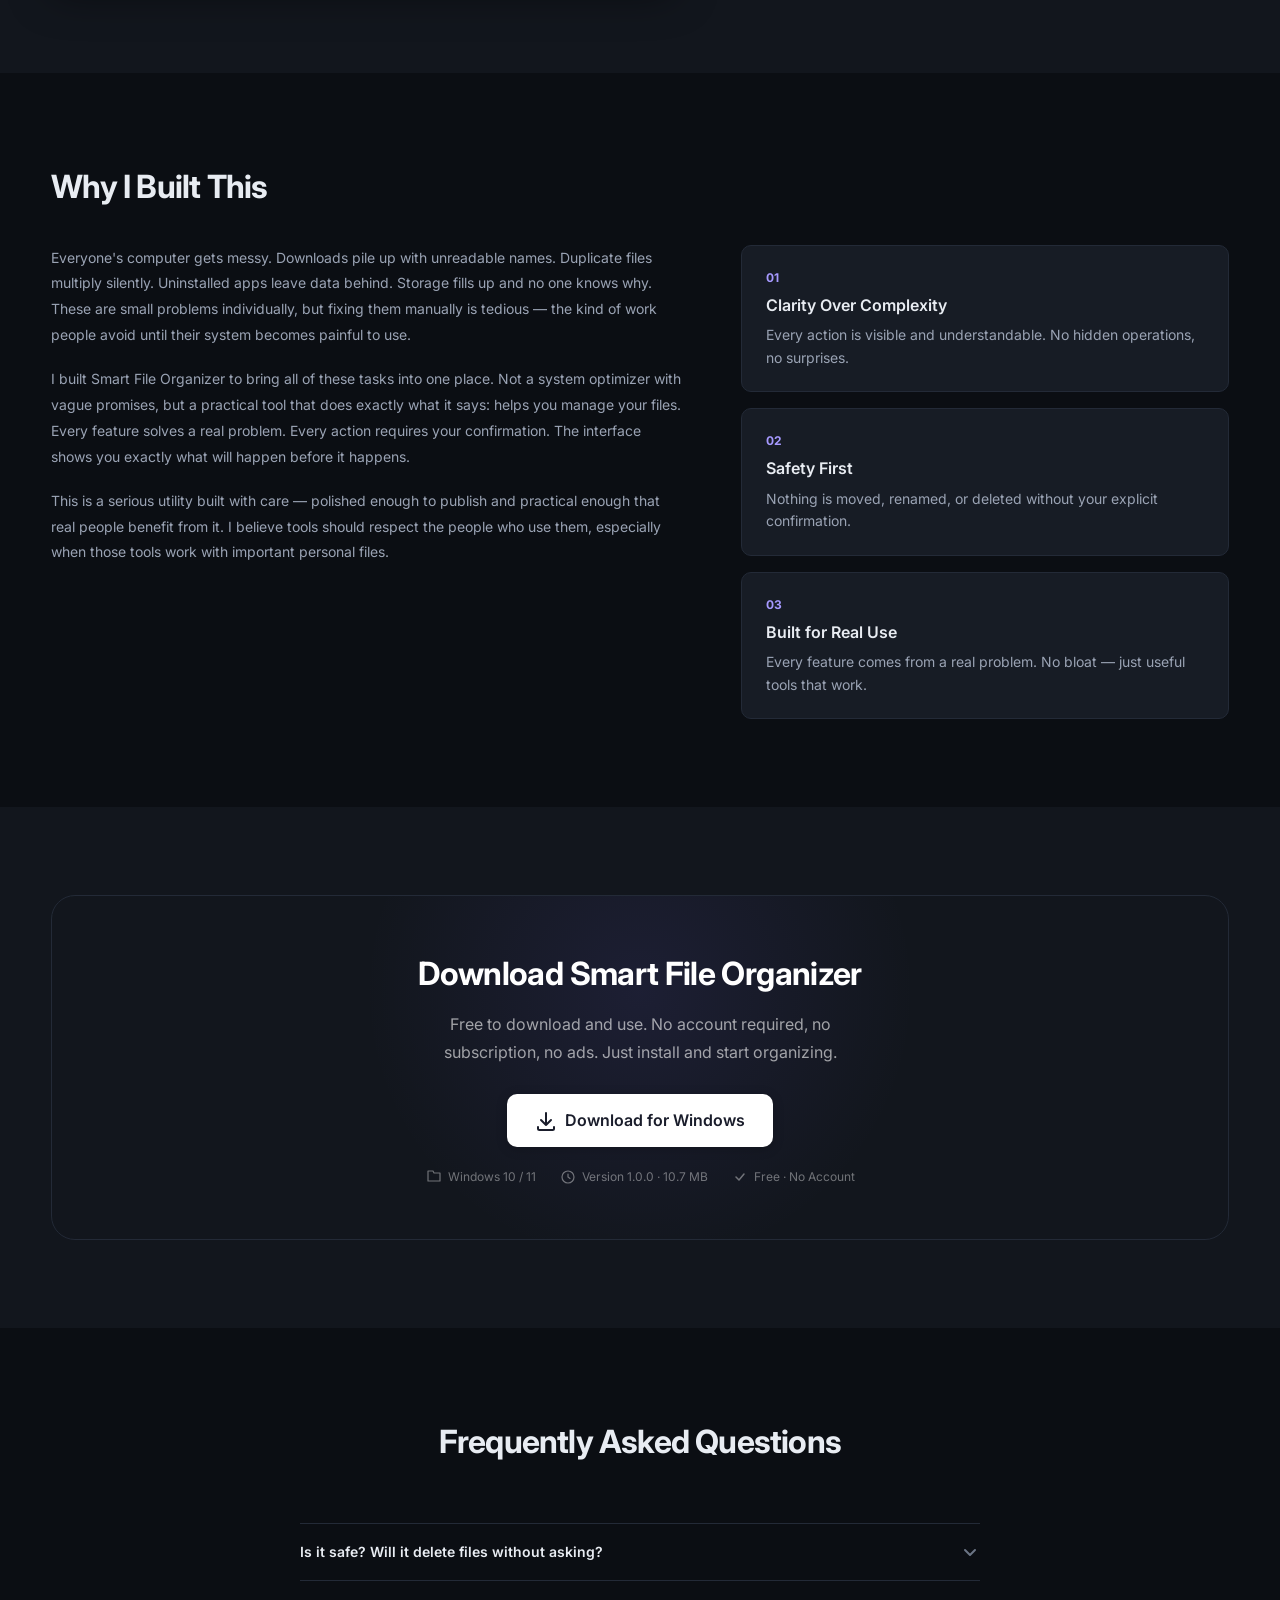
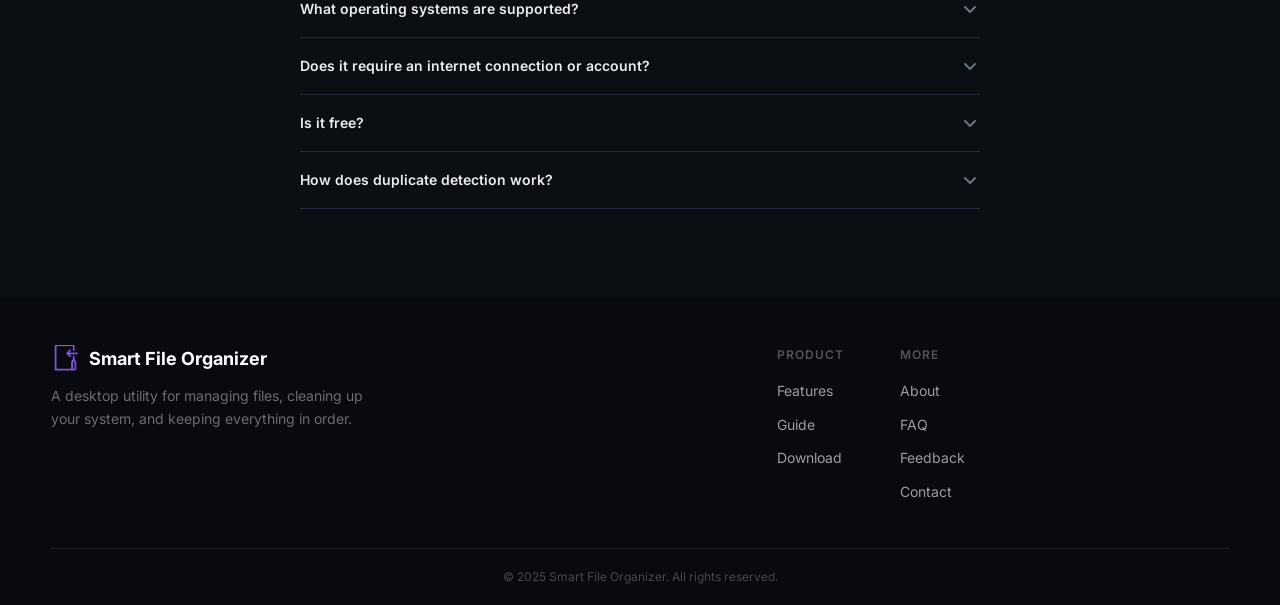
==== commit adcd542b: "Add User Guide page with step-by-step walkthroughs New guide.html covering all 6 app sections: Organ" ====
--- a/index.html
+++ b/index.html
@@ -23,7 +23,7 @@
       <div class="navbar-right">
         <ul class="navbar-links" id="navLinks">
           <li><a href="#features">Features</a></li>
-          <li><a href="#showcase">Preview</a></li>
+          <li><a href="guide.html">Guide</a></li>
           <li><a href="#story">About</a></li>
           <li><a href="#faq">FAQ</a></li>
           <li><a href="feedback.html">Feedback</a></li>
@@ -393,7 +393,7 @@
             <h4>Product</h4>
             <ul>
               <li><a href="#features">Features</a></li>
-              <li><a href="#showcase">Preview</a></li>
+              <li><a href="guide.html">Guide</a></li>
               <li><a href="#download">Download</a></li>
             </ul>
           </div>
--- a/css/style.css
+++ b/css/style.css
@@ -871,6 +871,291 @@
 }
 
 /* ============================================================
+   GUIDE PAGE
+   ============================================================ */
+.guide-hero {
+  padding: 120px 0 48px;
+  text-align: center;
+}
+
+.guide-hero h1 {
+  font-size: var(--font-3xl);
+  font-weight: 800;
+  color: var(--text);
+  margin-bottom: 14px;
+  letter-spacing: -0.03em;
+}
+
+.guide-hero > .container > p {
+  font-size: var(--font-lg);
+  color: var(--text-secondary);
+  line-height: 1.7;
+  max-width: 580px;
+  margin: 0 auto 32px;
+}
+
+.guide-toc {
+  display: flex;
+  flex-wrap: wrap;
+  justify-content: center;
+  gap: 10px;
+}
+
+.guide-toc a {
+  display: inline-block;
+  padding: 7px 18px;
+  font-size: var(--font-sm);
+  font-weight: 500;
+  color: var(--text-secondary);
+  border: 1px solid var(--border);
+  border-radius: 50px;
+  transition: all var(--transition);
+}
+
+.guide-toc a:hover {
+  border-color: var(--accent);
+  color: var(--accent-text);
+  background: var(--accent-soft);
+}
+
+/* Guide Sections */
+.guide-section {
+  padding: 72px 0;
+}
+
+.guide-section.alt {
+  background: var(--bg-raised);
+  transition: background var(--transition-slow);
+}
+
+.guide-block {
+  display: grid;
+  grid-template-columns: 1.1fr 1fr;
+  gap: 56px;
+  align-items: start;
+}
+
+.guide-block.reverse {
+  grid-template-columns: 1fr 1.1fr;
+}
+
+.guide-block.reverse .guide-screenshot {
+  order: 2;
+}
+
+.guide-block.reverse .guide-content {
+  order: 1;
+}
+
+.guide-screenshot {
+  position: sticky;
+  top: 80px;
+}
+
+.guide-label {
+  font-size: var(--font-xs);
+  font-weight: 700;
+  color: var(--accent-text);
+  letter-spacing: 0.06em;
+  margin-bottom: 8px;
+}
+
+.guide-content h2 {
+  font-size: var(--font-2xl);
+  font-weight: 700;
+  color: var(--text);
+  margin-bottom: 14px;
+  letter-spacing: -0.01em;
+}
+
+.guide-desc {
+  font-size: var(--font-sm);
+  color: var(--text-secondary);
+  line-height: 1.8;
+  margin-bottom: 28px;
+}
+
+.guide-content h3 {
+  font-size: var(--font-base);
+  font-weight: 600;
+  color: var(--text);
+  margin-bottom: 14px;
+}
+
+.guide-steps {
+  list-style: none;
+  counter-reset: guide-step;
+  display: flex;
+  flex-direction: column;
+  gap: 12px;
+  margin-bottom: 28px;
+  padding: 0;
+}
+
+.guide-steps li {
+  counter-increment: guide-step;
+  display: flex;
+  gap: 12px;
+  font-size: var(--font-sm);
+  color: var(--text-secondary);
+  line-height: 1.7;
+}
+
+.guide-steps li::before {
+  content: counter(guide-step);
+  flex-shrink: 0;
+  width: 24px;
+  height: 24px;
+  display: flex;
+  align-items: center;
+  justify-content: center;
+  background: var(--accent-soft);
+  color: var(--accent-text);
+  font-size: 11px;
+  font-weight: 700;
+  border-radius: 50%;
+  margin-top: 1px;
+}
+
+.guide-steps li ul {
+  margin-top: 8px;
+  display: flex;
+  flex-direction: column;
+  gap: 6px;
+}
+
+.guide-steps li ul li {
+  display: list-item;
+  list-style: none;
+  padding-left: 0;
+  gap: 0;
+}
+
+.guide-steps li ul li::before {
+  content: none;
+}
+
+.guide-steps li ul li strong {
+  color: var(--text);
+}
+
+.guide-example {
+  padding: 20px 24px;
+  background: var(--accent-soft);
+  border-left: 3px solid var(--accent);
+  border-radius: 0 var(--radius-md) var(--radius-md) 0;
+  margin-bottom: 20px;
+}
+
+.guide-example h4 {
+  font-size: var(--font-sm);
+  font-weight: 600;
+  color: var(--accent-text);
+  margin-bottom: 6px;
+}
+
+.guide-example p {
+  font-size: var(--font-sm);
+  color: var(--text-secondary);
+  line-height: 1.75;
+}
+
+.guide-tip {
+  padding: 16px 20px;
+  background: var(--bg-card);
+  border: 1px solid var(--border);
+  border-radius: var(--radius-md);
+  font-size: var(--font-sm);
+  color: var(--text-secondary);
+  line-height: 1.7;
+  box-shadow: var(--card-shadow);
+}
+
+.guide-tip strong {
+  color: var(--accent-text);
+}
+
+.guide-note {
+  padding: 20px 24px;
+  background: var(--bg-card);
+  border: 1px solid var(--border);
+  border-radius: var(--radius-md);
+  box-shadow: var(--card-shadow);
+  margin-bottom: 20px;
+}
+
+.guide-note h4 {
+  font-size: var(--font-sm);
+  font-weight: 600;
+  color: var(--text);
+  margin-bottom: 10px;
+}
+
+.guide-note p {
+  font-size: var(--font-sm);
+  color: var(--text-secondary);
+  line-height: 1.8;
+  margin-bottom: 12px;
+}
+
+.guide-note p:last-child {
+  margin-bottom: 0;
+}
+
+.guide-options {
+  display: flex;
+  flex-direction: column;
+  gap: 12px;
+  margin-bottom: 24px;
+  padding: 0;
+}
+
+.guide-options li {
+  font-size: var(--font-sm);
+  color: var(--text-secondary);
+  line-height: 1.7;
+  padding-left: 16px;
+  position: relative;
+}
+
+.guide-options li::before {
+  content: '';
+  position: absolute;
+  left: 0;
+  top: 10px;
+  width: 6px;
+  height: 6px;
+  border-radius: 50%;
+  background: var(--accent);
+}
+
+.guide-options li strong {
+  color: var(--text);
+}
+
+/* Guide responsive */
+@media (max-width: 900px) {
+  .guide-block,
+  .guide-block.reverse {
+    grid-template-columns: 1fr;
+    gap: 32px;
+  }
+
+  .guide-block.reverse .guide-screenshot { order: 0; }
+  .guide-block.reverse .guide-content { order: 0; }
+
+  .guide-screenshot { position: static; }
+}
+
+@media (max-width: 640px) {
+  .guide-hero { padding: 100px 0 36px; }
+  .guide-hero h1 { font-size: var(--font-2xl); }
+  .guide-section { padding: 48px 0; }
+  .guide-toc { gap: 8px; }
+  .guide-toc a { padding: 6px 14px; font-size: var(--font-xs); }
+}
+
+/* ============================================================
    FEEDBACK PAGE
    ============================================================ */
 .feedback-page {
